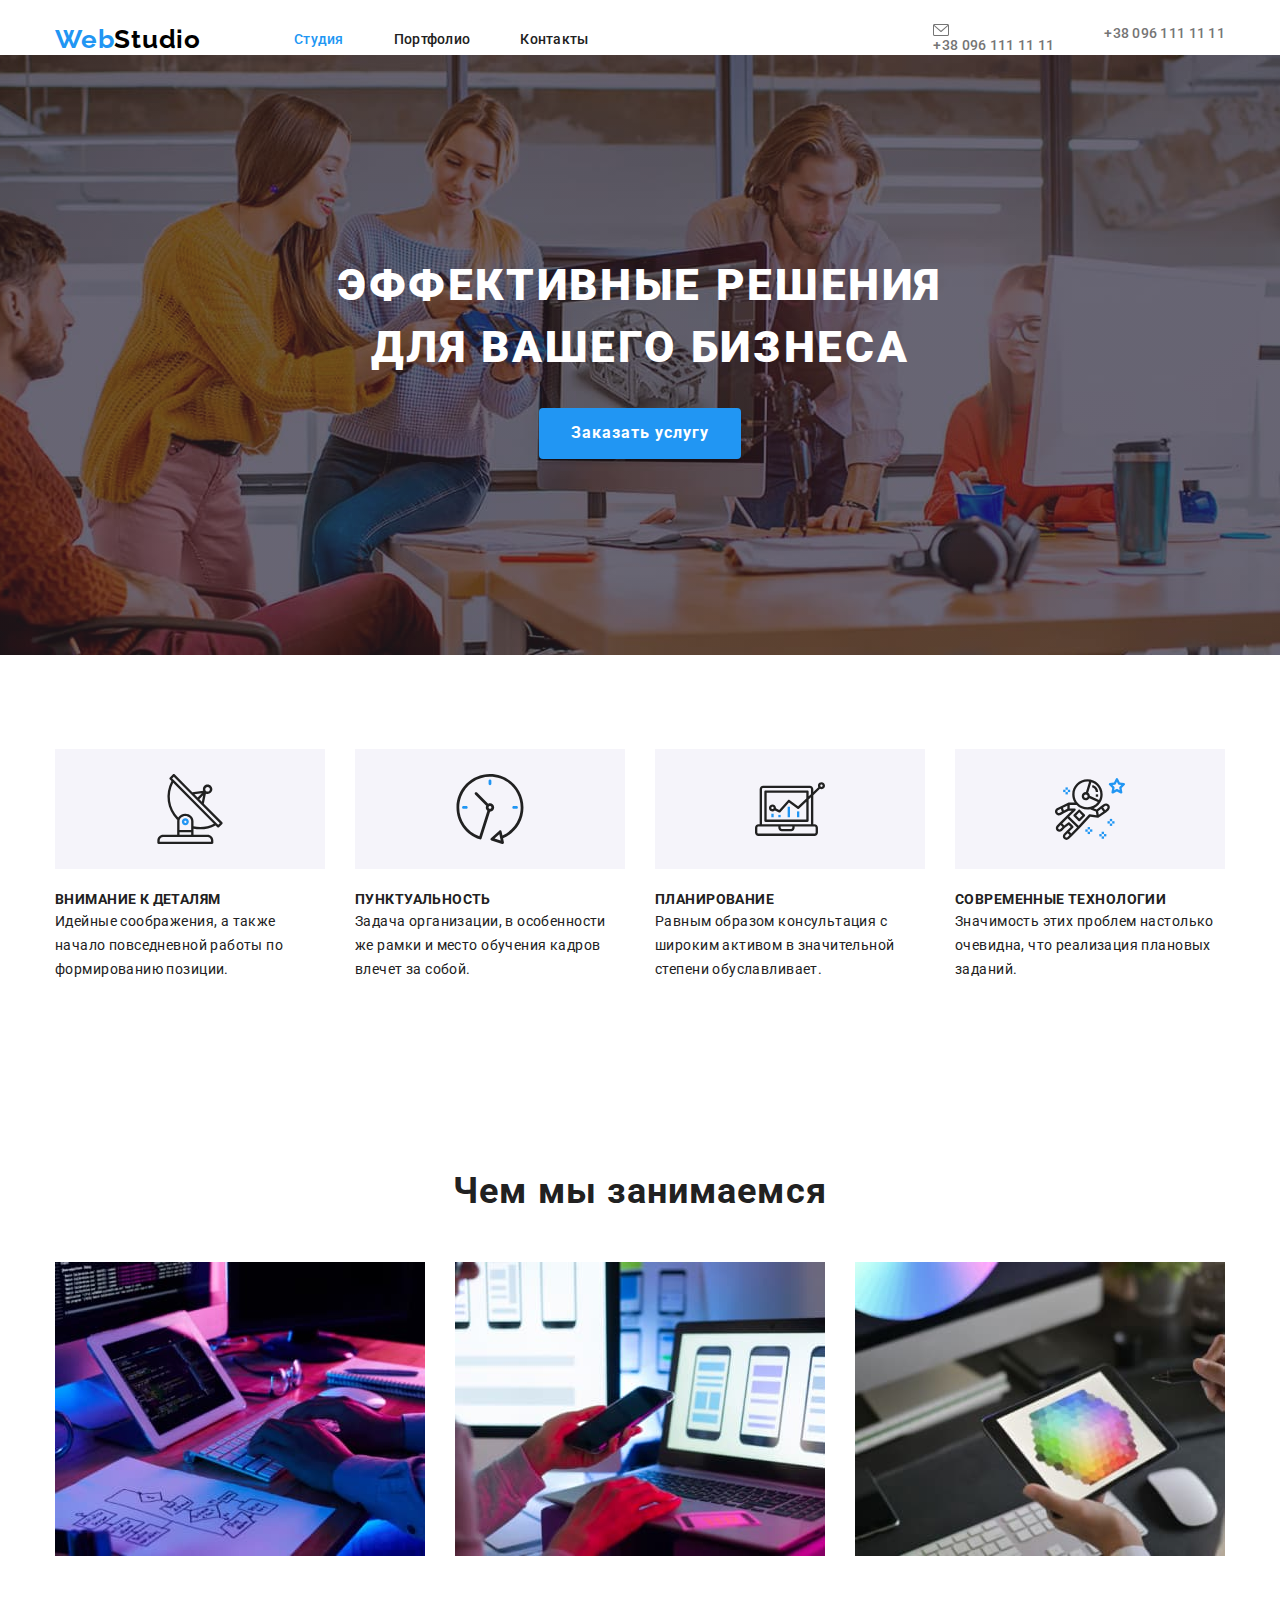
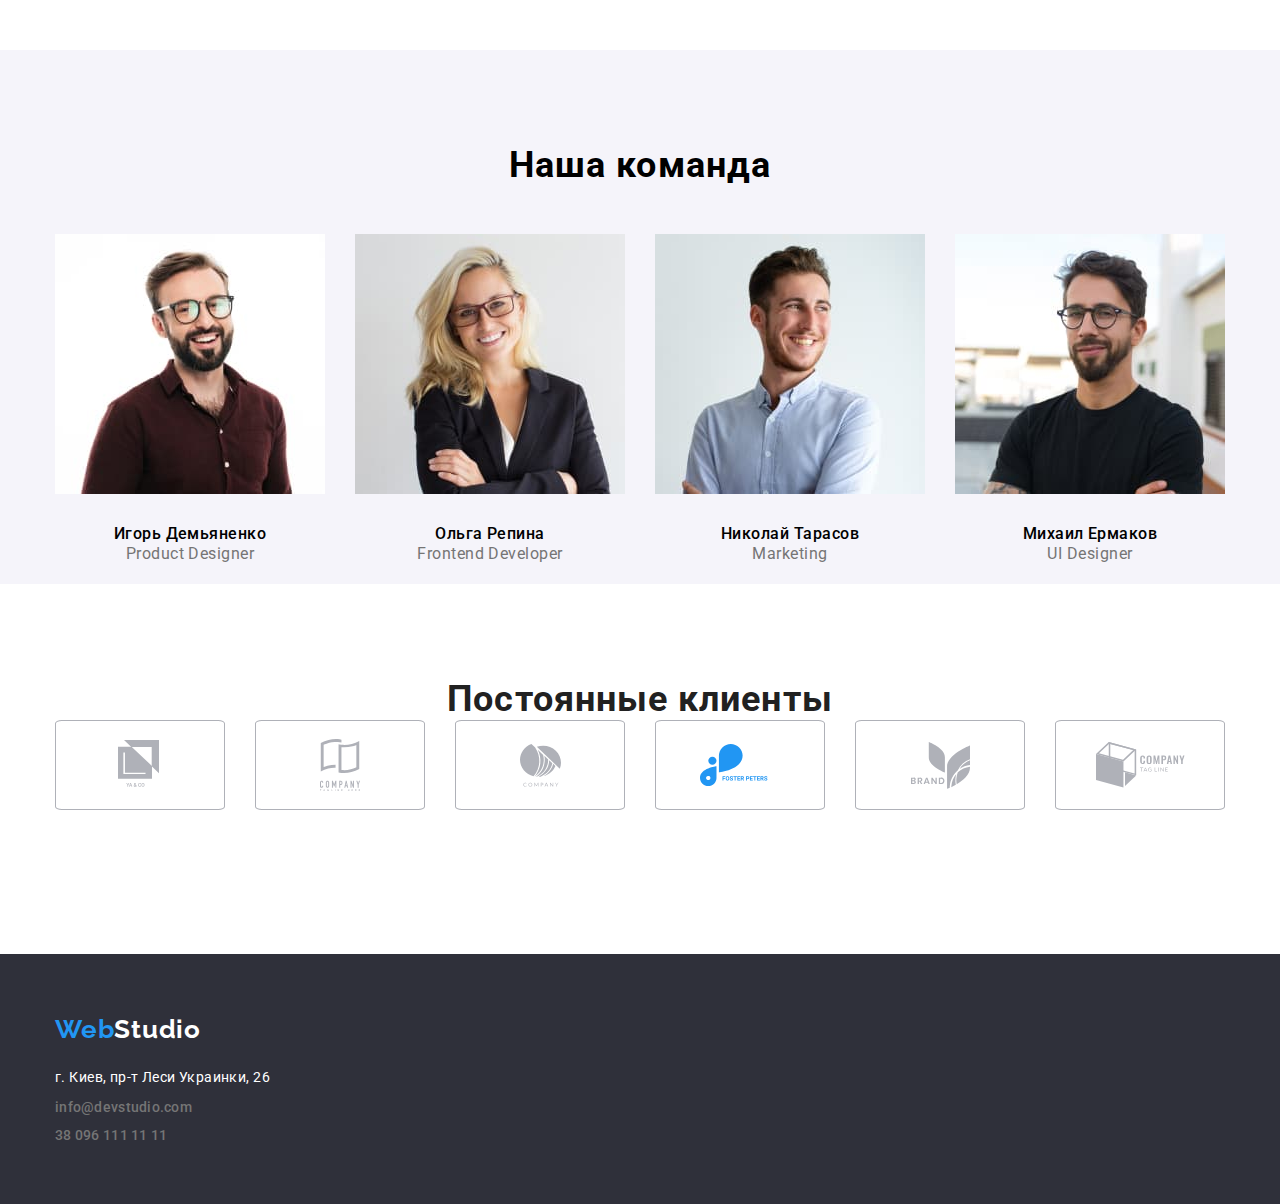
==== index.html @ 2cc30c79 "топ айкон" ====
<!DOCTYPE html>
<html lang="ru">
  <head>
    <meta charset="UTF-8" />
    <meta name="viewport" content="width=device-width, initial-scale=1.0" />
    <title>WebStudio</title>
    <link rel="stylesheet" href="./css/modern-normalize.css" />
    <link rel="preconnect" href="https://fonts.gstatic.com" />
    <link
      href="https://fonts.googleapis.com/css2?family=Raleway:wght@700&family=Roboto:ital,wght@0,400;0,500;0,700;1,900&display=swap"
      rel="stylesheet"
    />
    <link rel="stylesheet" href="./css/valiables.css" />
    <link rel="stylesheet" href="./css/style.css" />
  </head>
  <body>
    <!-- <h2 class="visually-hidden">шапка</h2> -->

    <header class="header">
      <div class="container">
        <nav class="header-nav">
          <span class="logotip"
            ><a class="logo" href="./index.html"
              ><span class="web">Web</span><span class="studio">Studio</span>
            </a></span
          >

          <ul class="nav-list">
            <li>
              <a class="header-text current" href="./index.html">Студия</a>
            </li>
            <li>
              <a class="header-text" href="./portfolio.html">Портфолио</a>
            </li>
            <li><a class="header-text" href="">Контакты</a></li>
          </ul>

          <ul class="contacs-list">
            <li>
              <a class="nav" href="tel:+380961111111"
                ><img src="images/messenge.svg" class="top-icon" /> +38 096 111
                11 11</a
              >
            </li>
            <li>
              <a class="nav" href="tel:+380961111111">+38 096 111 11 11</a>
            </li>
          </ul>
        </nav>
      </div>
    </header>

    <h2 class="visually-hidden">центральная обьява</h2>
    <main>
      <section class="hero">
        <div class="container">
          <h1 class="hero-centr">
            Эффективные решения <br />
            для вашего бизнеса
          </h1>
          <a class="hero-href" href="">Заказать услугу</a>
        </div>
      </section>

      <h2 class="visually-hidden">Особенности</h2>

      <section class="about">
        <div class="container">
          <ul class="about-list">
            <li>
              <div class="about-img1"></div>
              <h3 class="h3-speh">Внимание к деталям</h3>
              <p class="h3-speh-text">
                Идейные соображения, а также начало повседневной работы по
                формированию позиции.
              </p>
            </li>
            <li>
              <div class="about-img2"></div>
              <h3 class="h3-speh">Пунктуальность</h3>
              <p class="h3-speh-text">
                Задача организации, в особенности же рамки и место обучения
                кадров влечет за собой.
              </p>
            </li>
            <li>
              <div class="about-img3"></div>
              <h3 class="h3-speh">Планирование</h3>
              <p class="h3-speh-text">
                Равным образом консультация с широким активом в значительной
                степени обуславливает.
              </p>
            </li>
            <li>
              <div class="about-img4"></div>
              <h3 class="h3-speh">Современные технологии</h3>
              <p class="h3-speh-text">
                Значимость этих проблем настолько очевидна, что реализация
                плановых заданий.
              </p>
            </li>
          </ul>
        </div>
      </section>

      <!-- <h2 class="visually-hidden">вид деятильности</h2> -->

      <section class="proces">
        <div class="container">
          <h2 class="our-deals">Чем мы занимаемся</h2>
          <ul class="proces-list">
            <li>
              <img
                src="images/img.jpg"
                width="370"
                height="294"
                alt="верстка"
              />
            </li>
            <li>
              <img
                src="images/img-1.jpg"
                width="370"
                height="294"
                alt="разработка приложений"
              />
            </li>
            <li>
              <img
                src="images/img-2.jpg"
                width="370"
                height="294"
                alt="Веб дизайн"
              />
            </li>
          </ul>
        </div>
      </section>

      <section class="team">
        <div class="container">
          <h2 class="our-team">Наша команда</h2>
          <ul class="team-list">
            <li>
              <article>
                <div class="card-content">
                  <img
                    src="images/img-3.jpg"
                    width="270"
                    height="260"
                    alt="Игорь Демьяненко"
                  />
                </div>
                <div class="text-card">
                  <h3 class="names">Игорь Демьяненко</h3>
                  <p class="card-text">Product Designer</p>
                </div>
              </article>
            </li>
            <li>
              <article class="liteam">
                <div class="card-content">
                  <img
                    src="images/img-4.jpg"
                    width="270"
                    height="260"
                    alt="Ольга Репина"
                  />
                </div>
                <div class="text-card">
                  <h3 class="names">Ольга Репина</h3>
                  <p class="card-text">Frontend Developer</p>
                </div>
              </article>
            </li>
            <li>
              <article class="liteam">
                <div class="card-content">
                  <img
                    src="images/img-5.jpg"
                    width="270"
                    height="260"
                    alt="Николай Тарасов"
                  />
                </div>
                <div class="text-card">
                  <h3 class="names">Николай Тарасов</h3>
                  <p class="card-text">Marketing</p>
                </div>
              </article>
            </li>
            <li>
              <article class="liteam">
                <div class="card-content">
                  <img
                    src="images/img-6.jpg"
                    width="270"
                    height="260"
                    alt="Михаил Ермаков"
                  />
                </div>
                <div class="text-card">
                  <h3 class="names">Михаил Ермаков</h3>
                  <p class="card-text">UI Designer</p>
                </div>
              </article>
            </li>
          </ul>
        </div>
      </section>
      <section class="clients">
        <div class="container">
          <h2 class="clients-name">Постоянные клиенты</h2>
          <ul class="client-list">
            <li><div class="client-logo1"></div></li>
            <li><div class="client-logo2"></div></li>
            <li><div class="client-logo3"></div></li>
            <li><div class="client-logo4"></div></li>
            <li><div class="client-logo5"></div></li>
            <li><div class="client-logo6"></div></li>
          </ul>
        </div>
      </section>
    </main>
    <!-- <h2 class="visually-hidden">Подвал</h2> -->
    <footer class="footer">
      <div class="container">
        <a class="logo" href="/index.html">
          <span class="web">Web</span><span class="footer-logo">Studio</span></a
        >
        <address class="fotter-addres">
          <span class="adress-kiev">г. Киев, пр-т Леси Украинки, 26</span>

          <div class="nav-footer">
            <a class="nav" href="mailto:info@devstudio.com"
              >info@devstudio.com</a
            >
          </div>
          <div class="nav-footer">
            <a class="nav" href="tel:+380961111111">38 096 111 11 11</a>
          </div>
        </address>
      </div>
    </footer>
  </body>
</html>
---- css/valiables.css ----
:root {
  --white-text: rgba(255, 255, 255, 1);

  --white-text-op60: rgba(255, 255, 255, 0.6);

  --grey-text: rgba(117, 117, 117, 1);

  --back-light-white: rgba(33, 33, 33, 1);

  --back-hero: rgba(47, 48, 58, 1);

  --back-team: rgba(245, 244, 250, 1);

  --back-footer: rgba(47, 48, 58, 1);

  --logo: rgba(33, 150, 243, 1);

  --fon: rgba(47, 48, 58, 1);

  --border-color: rgba(175, 177, 184, 1);
}
---- css/style.css ----
.header {
  background-color: white;
  color: var(--black-text);
}

.btn-portf {
  border: none;
  background-color: var(--back-team);
  font-style: normal;
  font-weight: 500;
  font-size: 16px;
  line-height: 1.6em;
  text-align: center;
  letter-spacing: 0.03em;
  border-radius: 4px;
  cursor: pointer;
  padding: 6px 22px 6px 22px;
}

.btn-portf:hover,
.btn-portf:focus {
  background-color: var(--logo);
  color: var(--white-text);
  border: transparent;
}

.web {
  color: var(--logo);
}

.visually-hidden {
  position: absolute;
  width: 1px;
  height: 1px;
  margin: -1px;
  border: 0;
  padding: 0;
  white-space: nowrap;
  clip-path: inset(100%);
  clip: rect(0 0 0 0);
  overflow: hidden;
}

.footer-logo {
  color: var(--white-text);
}

footer {
  background-color: var(--fon);
}

.hero {
  background-color: var(--fon);

  background-image: linear-gradient(
      to right,
      rgba(58, 47, 57, 0.4),
      rgba(58, 47, 57, 0.4)
    ),
    url(../images/hero.jpg);
  block-size: cover;
  background-position: center;
  text-align: center;
  padding-top: 200px;
  padding-bottom: 200px;
  margin-right: auto;
  margin-left: auto;
  height: 600px;
  max-width: 1600px;
}

.logo {
  font-family: 'Raleway', sans-serif;
  font-style: normal;
  font-weight: bold;
  font-size: 26px;
  line-height: 1.2em;
  letter-spacing: 0.03em;
}

.header-text {
  font-style: normal;
  font-weight: 500;
  font-size: 14px;
  line-height: 1.1em;
  letter-spacing: 0.02em;
  color: var(--back-light-white);
}

.header-text:hover,
.header-text:focus {
  color: var(--logo);
}

.nav {
  color: var(--grey-text);
  font-style: normal;
  font-weight: 500;
  font-size: 14px;
  line-height: 1.1em;
  letter-spacing: 0.02em;
}

.nav:hover,
.nav:focus {
  color: var(--logo);
}

.top-icon {
}

.hero-centr {
  font-style: normal;
  font-weight: 900;
  font-size: 44px;
  line-height: 1.4em;

  letter-spacing: 0.06em;
  text-transform: uppercase;
  color: var(--white-text);
}

.hero-href {
  color: var(--white-text);
  background-color: var(--logo);
  font-style: normal;
  font-weight: bold;
  font-size: 16px;
  line-height: 1.9em;
  letter-spacing: 0.06em;
  box-shadow: 0px 4px 4px rgba(0, 0, 0, 0.15);
  border-radius: 4px;
  display: inline-block;
  padding: 10px 32px 10px 32px;
  margin-top: 30px;
}

.h3-speh {
  font-style: normal;
  font-weight: bold;
  font-size: 14px;
  line-height: 1.1px;
  letter-spacing: 0.03em;
  text-transform: uppercase;
  color: var(--back-light-white);
  margin-bottom: 10px;
}

.h3-speh-text {
  font-style: normal;
  font-weight: normal;
  font-size: 14px;
  line-height: 1.7em;
  letter-spacing: 0.03em;
  color: var(--back-light-white);
}

.our-deals {
  font-style: normal;
  font-weight: bold;
  font-size: 36px;
  line-height: 42px;
  text-align: center;
  letter-spacing: 0.03em;
  color: var(--back-light-white);
}

.our-team {
  font-style: normal;
  font-weight: bold;
  font-size: 36px;
  line-height: 1.2em;
  letter-spacing: 0.03em;
  padding: 94px 0px 47px 0px;
  margin: 0;
}

.team {
  background-color: var(--back-team);
}

.names {
  font-style: normal;
  font-weight: 500;
  font-size: 16px;
  line-height: 1.2em;
  letter-spacing: 0.03em;
}

.card-text {
  font-style: normal;
  font-weight: normal;
  font-size: 16px;
  line-height: 1.2px;
  letter-spacing: 0.03em;
  color: var(--grey-text);
}

.name-project {
  font-style: normal;
  font-weight: bold;
  font-size: 18px;
  line-height: 36px;
  letter-spacing: 0.06em;
  color: var(--back-light-white);
}

.text-project {
  font-style: normal;
  font-weight: normal;
  font-size: 16px;
  line-height: 1.9em;

  letter-spacing: 0.03em;
}

.studio {
  color: black;
}

a {
  text-decoration: none;
}

body {
  font-family: 'Roboto', sans-serif;
  font-style: normal;
  letter-spacing: 0.03em;
}

.current {
  color: var(--logo);
}

.adress-kiev {
  color: var(--white-text);
  font-style: normal;
  font-weight: normal;
  font-size: 14px;
  line-height: 1.7em;
  letter-spacing: 0.03em;
}

.header {
  padding-left: 0;
}

.header-nav,
.contacs-list,
.nav-list {
  display: flex;
}

.contacs-list {
  margin-left: auto;
}

.container {
  width: 1200px;
  padding: 0 15px;
  margin: 0 auto;
}

.header-nav {
  justify-content: space-between;
  align-items: center;
  padding-top: 24px;
}

.nav-list li:not(:first-child) {
  margin-left: 50px;
}

.nav-list {
  margin-left: 93px;
}

.contacs-list li:last-child {
  margin-left: 50px;
}

.contacs-list {
  margin-left: auto;
}

.about {
  padding: 94px 0;
}

.about-img1 {
  width: 270px;
  height: 120px;
  padding-bottom: 30px;
  background-color: var(--back-team);
  background-image: url(../images/antenna\ 1.svg);
  background-repeat: no-repeat;
  background-position: center;
  margin-bottom: 30px;
}

.about-img2 {
  width: 270px;
  height: 120px;
  padding-bottom: 30px;
  background-color: var(--back-team);
  background-image: url(../images/clock\ 1.svg);
  background-repeat: no-repeat;
  background-position: center;
  margin-bottom: 30px;
}

.about-img3 {
  width: 270px;
  height: 120px;
  padding-bottom: 30px;
  background-color: var(--back-team);
  background-image: url(../images/diagram\ 1.svg);
  background-repeat: no-repeat;
  background-position: center;
  margin-bottom: 30px;
}

.about-img4 {
  width: 270px;
  height: 120px;
  padding-bottom: 30px;
  background-color: var(--back-team);
  background-image: url(../images/astronaut\ 1.svg);
  background-repeat: no-repeat;
  background-position: center;
  margin-bottom: 30px;
}

.about-list {
  display: flex;
}

.about-list li:not(:first-child) {
  margin-left: 30px;
}

.proces {
  padding: 94px 0;
}

.proces-list {
  display: flex;
  margin-top: 50px;
}

.proces-list li:not(:first-child) {
  margin-left: 30px;
}

.team {
  text-align: center;
  padding: 0px;
}

.team-list {
  display: flex;
  align-items: center;
}

.text-card {
  padding: 30px;
}

.text-card p {
  margin-top: 10px;
}

.liteam {
  margin-left: 30px;
}

.list-team {
  margin-left: 0;
}

/* clients */

.clients {
  padding-top: 94px;
  padding-bottom: 94px;
  text-align: center;
}

.clients-name {
  font-style: normal;
  font-weight: bold;
  font-size: 36px;
  line-height: 42px;
  text-align: center;
  letter-spacing: 0.03em;
  color: var(--back-light-white);
}

.client-list {
  display: flex;
  padding-bottom: 50px;
}

.client-list li:not(:first-child) {
  margin-left: 30px;
}

.client-logo1 {
  width: 170px;
  height: 90px;
  background-image: url(../images/logo\ 1.svg);
  background-repeat: no-repeat;
  background-position: center;
  border: 1px solid var(--border-color);
  border-radius: 4%;
}

.client-logo2 {
  width: 170px;
  height: 90px;
  background-image: url(../images/logo\ 2.svg);
  background-repeat: no-repeat;
  background-position: center;
  border: 1px solid var(--border-color);
  border-radius: 4%;
}

.client-logo3 {
  width: 170px;
  height: 90px;
  background-image: url(../images/logo\ 3.svg);
  background-repeat: no-repeat;
  background-position: center;
  border: 1px solid var(--border-color);
  border-radius: 4%;
}

.client-logo4 {
  width: 170px;
  height: 90px;
  background-image: url(../images/logo\ 4.svg);
  background-repeat: no-repeat;
  background-position: center;
  border: 1px solid var(--border-color);
  border-radius: 4%;
}

.client-logo5 {
  width: 170px;
  height: 90px;
  background-image: url(../images/logo\ 5.svg);
  background-repeat: no-repeat;
  background-position: center;
  border: 1px solid var(--border-color);
  border-radius: 4%;
}

.client-logo6 {
  width: 170px;
  height: 90px;
  background-image: url(../images/logo\ 6.svg);
  background-repeat: no-repeat;
  background-position: center;
  border: 1px solid var(--border-color);
  border-radius: 4%;
}

.footer {
  padding-top: 60px;
  padding-bottom: 60px;
  text-align: left;
}

.fotter-addres {
  margin-top: 20px;
}

.nav-footer {
  margin-top: 9px;
}

.project-present {
  padding-top: 91px;
  padding-bottom: 94px;
}

.list-btn {
  justify-content: center;
  display: flex;
  margin-bottom: 50px;
}

.list-btn :not(:first-child) {
  margin-left: 9px;
}

.card-set {
  display: flex;
  flex-wrap: wrap;
  margin-left: -30px;
  margin-top: -30px;
}

.card-set > .set-li {
  flex-basis: cals(100% / 3 - 30px);
  margin-left: 30px;
  margin-top: 30px;
}

.set-li {
  color: var(--back-light-white);
}
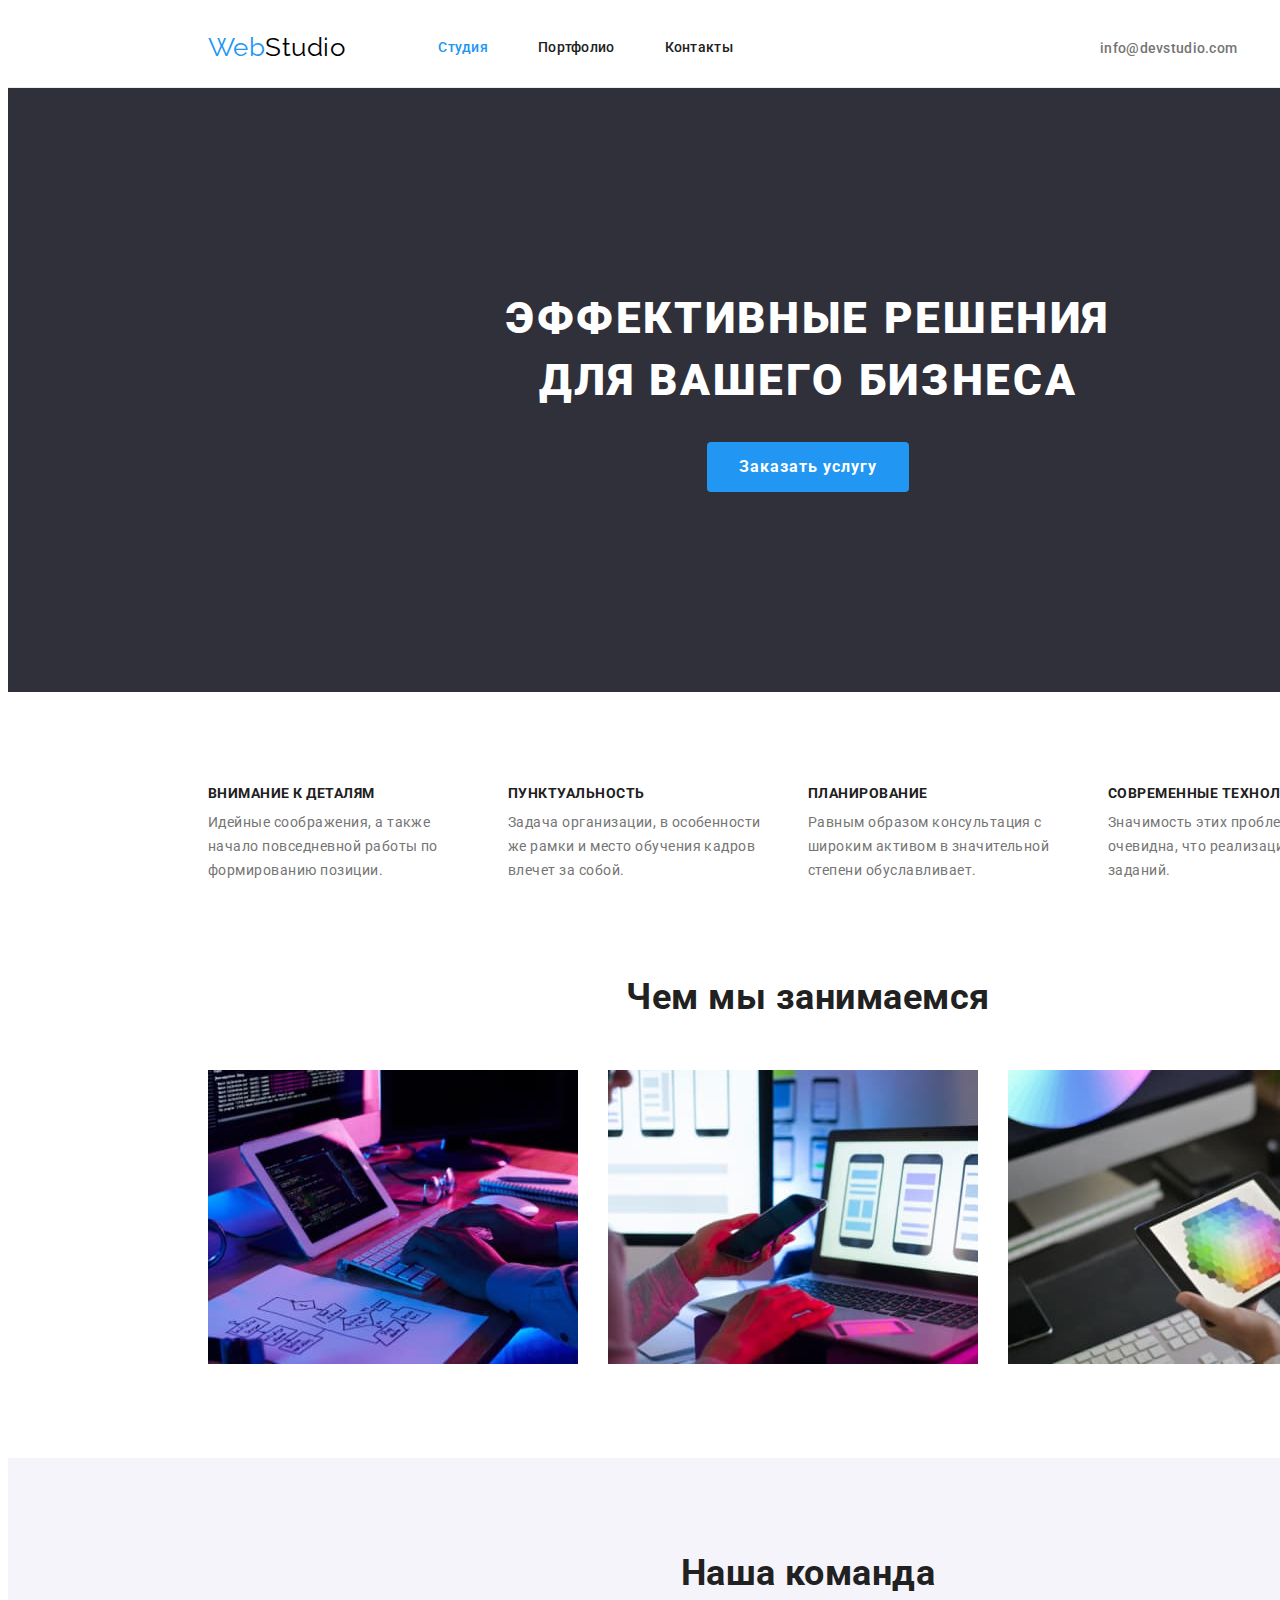
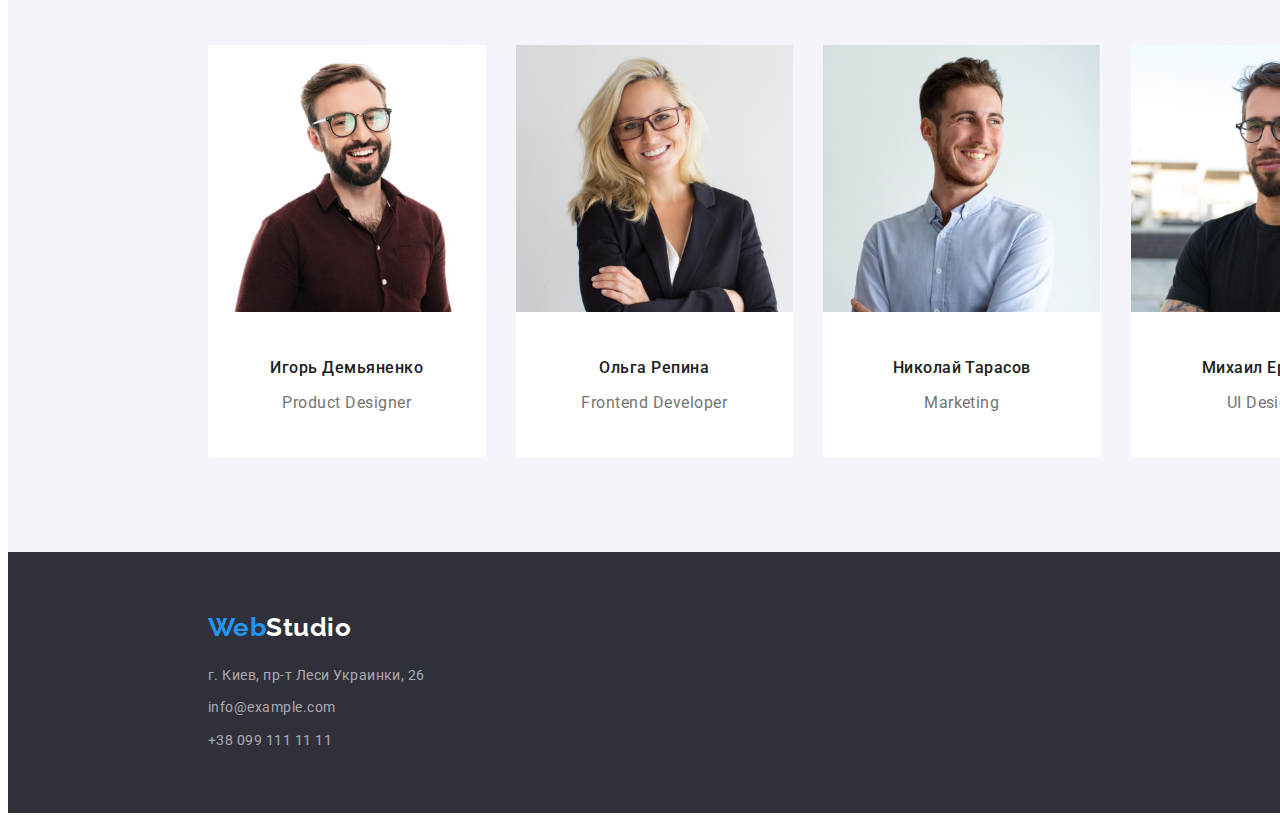
==== commit 405074f9: "переделывает макет с дз№3 одногрупника" ====
--- a/index.html
+++ b/index.html
@@ -1,246 +1,188 @@
 <!DOCTYPE html>
 <html lang="ru">
-  <head>
-    <meta charset="UTF-8" />
-    <meta name="viewport" content="width=device-width, initial-scale=1.0" />
-    <title>WebStudio</title>
-    <link rel="stylesheet" href="./css/modern-normalize.css" />
-    <link rel="preconnect" href="https://fonts.gstatic.com" />
-    <link
-      href="https://fonts.googleapis.com/css2?family=Raleway:wght@700&family=Roboto:ital,wght@0,400;0,500;0,700;1,900&display=swap"
-      rel="stylesheet"
-    />
-    <link rel="stylesheet" href="./css/valiables.css" />
-    <link rel="stylesheet" href="./css/style.css" />
-  </head>
-  <body>
-    <!-- <h2 class="visually-hidden">шапка</h2> -->
+<head>
+    <meta charset="UTF-8">
+    <meta name="viewport" content="width=device-width, initial-scale=1.0">
+    <title>Студия</title>
+    <link rel="stylesheet" href="https://cdnjs.cloudflare.com/ajax/libs/modern-normalize/1.0.0/modern-normalize.min.css"
+        integrity="sha512-ISS7cAi1PEhQ8jnbJpJZMd29NlhNj4AWYyLOSp2CE/CsHxTCu+r+t0D2yoJudVrd0/8fTVPUVDzY5Tvli75u/g=="
+        crossorigin="anonymous">
+        <link rel="preconnect" href="https://fonts.gstatic.com">
+        <link href="https://fonts.googleapis.com/css2?family=Raleway:wght@700&family=Roboto:wght@400;500;700;900&display=swap"
+            rel="stylesheet">
+    <link rel="stylesheet" href="./css/styles.css">
+</head>
+<body>
+    
+    <header>
 
-    <header class="header">
-      <div class="container">
-        <nav class="header-nav">
-          <span class="logotip"
-            ><a class="logo" href="./index.html"
-              ><span class="web">Web</span><span class="studio">Studio</span>
-            </a></span
-          >
+       <div class="container">
 
-          <ul class="nav-list">
-            <li>
-              <a class="header-text current" href="./index.html">Студия</a>
-            </li>
-            <li>
-              <a class="header-text" href="./portfolio.html">Портфолио</a>
-            </li>
-            <li><a class="header-text" href="">Контакты</a></li>
-          </ul>
+            <nav class="nav-container" >
 
-          <ul class="contacs-list">
-            <li>
-              <a class="nav" href="tel:+380961111111"
-                ><img src="images/messenge.svg" class="top-icon" /> +38 096 111
-                11 11</a
-              >
-            </li>
-            <li>
-              <a class="nav" href="tel:+380961111111">+38 096 111 11 11</a>
-            </li>
-          </ul>
-        </nav>
-      </div>
+                <a href="./index.html" class="logo-text"><span class="logo">Web</span>Studio</a>
+                
+                <ul class="nav-list" >
+                    <li class="item" >
+                        <a href="./index.html" class="nav-text current">Студия</a>
+                    </li>
+                    <li class="item" >
+                        <a href="./portfolio.html" class="nav-text">Портфолио</a>
+                    </li>
+                    <li class="item" >
+                        <a href=" " class="nav-text">Контакты</a>
+                    </li>
+                </ul>
+
+                <ul class="nav-cont">
+                    <li class="item" >
+                        <a href="mailto:info@devstudio.com" class="cont-text">info@devstudio.com</a>
+                    </li>
+                    <li class="item" >
+                        <a href="tel:+380961111111" class="cont-text">+38 096 111 11 11</a>
+                    </li>
+                </ul>
+
+            </nav>
+           
+       </div>
+
     </header>
+    
+    <main>
+        
+        <section class="hero">
+            
+            <div class="container ">
 
-    <h2 class="visually-hidden">центральная обьява</h2>
-    <main>
-      <section class="hero">
-        <div class="container">
-          <h1 class="hero-centr">
-            Эффективные решения <br />
-            для вашего бизнеса
-          </h1>
-          <a class="hero-href" href="">Заказать услугу</a>
-        </div>
-      </section>
+                <h1 class="hero-title">Эффективные решения <br /> для вашего бизнеса</h1>
+                <a href="" class="hero-button">Заказать услугу</a>
+            
+            </div>
 
-      <h2 class="visually-hidden">Особенности</h2>
 
-      <section class="about">
-        <div class="container">
-          <ul class="about-list">
-            <li>
-              <div class="about-img1"></div>
-              <h3 class="h3-speh">Внимание к деталям</h3>
-              <p class="h3-speh-text">
-                Идейные соображения, а также начало повседневной работы по
-                формированию позиции.
-              </p>
-            </li>
-            <li>
-              <div class="about-img2"></div>
-              <h3 class="h3-speh">Пунктуальность</h3>
-              <p class="h3-speh-text">
-                Задача организации, в особенности же рамки и место обучения
-                кадров влечет за собой.
-              </p>
-            </li>
-            <li>
-              <div class="about-img3"></div>
-              <h3 class="h3-speh">Планирование</h3>
-              <p class="h3-speh-text">
-                Равным образом консультация с широким активом в значительной
-                степени обуславливает.
-              </p>
-            </li>
-            <li>
-              <div class="about-img4"></div>
-              <h3 class="h3-speh">Современные технологии</h3>
-              <p class="h3-speh-text">
-                Значимость этих проблем настолько очевидна, что реализация
-                плановых заданий.
-              </p>
-            </li>
-          </ul>
-        </div>
-      </section>
+        </section>
+                 
+        <section>
+            
+            <div class="container">
 
-      <!-- <h2 class="visually-hidden">вид деятильности</h2> -->
+                <h2 class="visually-hidden">Наши преимущества</h2>
+                    <ul class="advant">
+                        <li class="item">
+                            <h3 class="advant-title">Внимание к деталям</h3>
+                                <p class="advant-text">Идейные соображения, а также начало повседневной работы по формированию позиции.
+                                </p>
+                        </li>
+                        <li class="item">
+                            <h3 class="advant-title">Пунктуальность</h3>
+                                <p class="advant-text">Задача организации, в особенности же рамки и место обучения кадров влечет за собой.
+                                </p>
+                        </li>
+                        <li class="item">
+                            <h3 class="advant-title">Планирование</h3>
+                                <p class="advant-text">Равным образом консультация с широким активом в значительной степени обуславливает.
+                                </p>
+                        </li>
+                        <li class="item">
+                            <h3 class="advant-title">Современные технологии</h3>
+                                <p class="advant-text">Значимость этих проблем настолько очевидна, что реализация плановых заданий.</p>
+                        </li>
+                    </ul>
 
-      <section class="proces">
-        <div class="container">
-          <h2 class="our-deals">Чем мы занимаемся</h2>
-          <ul class="proces-list">
-            <li>
-              <img
-                src="images/img.jpg"
-                width="370"
-                height="294"
-                alt="верстка"
-              />
-            </li>
-            <li>
-              <img
-                src="images/img-1.jpg"
-                width="370"
-                height="294"
-                alt="разработка приложений"
-              />
-            </li>
-            <li>
-              <img
-                src="images/img-2.jpg"
-                width="370"
-                height="294"
-                alt="Веб дизайн"
-              />
-            </li>
-          </ul>
-        </div>
-      </section>
+            </div>
+        
+        </section>
 
-      <section class="team">
-        <div class="container">
-          <h2 class="our-team">Наша команда</h2>
-          <ul class="team-list">
-            <li>
-              <article>
-                <div class="card-content">
-                  <img
-                    src="images/img-3.jpg"
-                    width="270"
-                    height="260"
-                    alt="Игорь Демьяненко"
-                  />
+        <section>
+          
+            <div class="container">
+
+                <h2 class="work-title">Чем мы занимаемся</h2>
+                <ul class="work">
+                    <li class="item">
+                        <img src="./images/advantage-1.jpg" alt="планшет">
+                    </li>
+                    <li class="item">
+                        <img src="./images/advantage-2.jpg" alt="телефон">
+                    </li>
+                    <li class="item">
+                        <img src="./images/advantage-3.jpg" alt="цвета">
+                    </li>
+                </ul>
+
+          </div>
+       
+        </section>
+
+        <section class="our-team">
+                
+                <div class="container">
+
+                    <h2 class="team-title">Наша команда</h2>
+                    <ul class="team-cards">
+                        <li class="cards">
+                            <div class="card-thumb">
+                                <img src="./images/igor.jpg" alt="Игорь Демьяненко">
+                            </div>  
+                            <div class="card-content">
+                                <h3 class="card-title">Игорь Демьяненко</h3>
+                                <p class="card-text">Product Designer</p>
+                            </div>
+
+                        </li>
+                        <li class="cards">
+                            <div class="card-thumb">
+                                <img src="./images/olha.jpg" alt="Ольга Репина">
+                            </div>  
+                            <div class="card-content">
+                                <h3 class="card-title">Ольга Репина</h3>
+                                <p class="card-text">Frontend Developer</p>
+                            </div>
+
+                        </li>
+                        <li class="cards">
+                            <div class="card-thumb">
+                                <img src="./images/nikolai.jpg" alt="Николай Тарасов">
+                            </div>  
+                            <div class="card-content">
+                                <h3 class="card-title">Николай Тарасов</h3>
+                                <p class="card-text">Marketing</p>
+                            </div>
+
+                        </li>
+                        <li class="cards">
+                            <div class="card-thumb">
+                                <img src="./images/michail.jpg" alt="Михаил Ермаков">
+                            </div>  
+                            <div class="card-content">
+                                <h3 class="card-title">Михаил Ермаков</h3>
+                                <p class="card-text">UI Designer</p>
+                            </div>
+
+                        </li>
+                    </ul>
+
                 </div>
-                <div class="text-card">
-                  <h3 class="names">Игорь Демьяненко</h3>
-                  <p class="card-text">Product Designer</p>
-                </div>
-              </article>
-            </li>
-            <li>
-              <article class="liteam">
-                <div class="card-content">
-                  <img
-                    src="images/img-4.jpg"
-                    width="270"
-                    height="260"
-                    alt="Ольга Репина"
-                  />
-                </div>
-                <div class="text-card">
-                  <h3 class="names">Ольга Репина</h3>
-                  <p class="card-text">Frontend Developer</p>
-                </div>
-              </article>
-            </li>
-            <li>
-              <article class="liteam">
-                <div class="card-content">
-                  <img
-                    src="images/img-5.jpg"
-                    width="270"
-                    height="260"
-                    alt="Николай Тарасов"
-                  />
-                </div>
-                <div class="text-card">
-                  <h3 class="names">Николай Тарасов</h3>
-                  <p class="card-text">Marketing</p>
-                </div>
-              </article>
-            </li>
-            <li>
-              <article class="liteam">
-                <div class="card-content">
-                  <img
-                    src="images/img-6.jpg"
-                    width="270"
-                    height="260"
-                    alt="Михаил Ермаков"
-                  />
-                </div>
-                <div class="text-card">
-                  <h3 class="names">Михаил Ермаков</h3>
-                  <p class="card-text">UI Designer</p>
-                </div>
-              </article>
-            </li>
-          </ul>
-        </div>
-      </section>
-      <section class="clients">
-        <div class="container">
-          <h2 class="clients-name">Постоянные клиенты</h2>
-          <ul class="client-list">
-            <li><div class="client-logo1"></div></li>
-            <li><div class="client-logo2"></div></li>
-            <li><div class="client-logo3"></div></li>
-            <li><div class="client-logo4"></div></li>
-            <li><div class="client-logo5"></div></li>
-            <li><div class="client-logo6"></div></li>
-          </ul>
-        </div>
-      </section>
+        
+        </section>
+
     </main>
-    <!-- <h2 class="visually-hidden">Подвал</h2> -->
-    <footer class="footer">
-      <div class="container">
-        <a class="logo" href="/index.html">
-          <span class="web">Web</span><span class="footer-logo">Studio</span></a
-        >
-        <address class="fotter-addres">
-          <span class="adress-kiev">г. Киев, пр-т Леси Украинки, 26</span>
+    
+    <footer>
+       
+        <div class="container foot-cont">
+            
+            <a href="./index.html" class="logo-footer"><span class="logo">Web</span>Studio</a>
+            <address class="footer-cont">
+                <span class="address item">г. Киев, пр-т Леси Украинки, 26</span>
+                <a href="mailto:info@example.com" class="footer-cont item">info@example.com</a>
+                <a href="tel:+380991111111" class="footer-cont item">+38 099 111 11 11</a>
+            </address>
 
-          <div class="nav-footer">
-            <a class="nav" href="mailto:info@devstudio.com"
-              >info@devstudio.com</a
-            >
-          </div>
-          <div class="nav-footer">
-            <a class="nav" href="tel:+380961111111">38 096 111 11 11</a>
-          </div>
-        </address>
-      </div>
+       </div>
+    
     </footer>
-  </body>
-</html>
+
+</body>
+</html>--- a/css/styles.css
+++ b/css/styles.css
@@ -0,0 +1,429 @@
+:root {
+  --white-text: rgba(255, 255, 255, 1);
+  --title-text: rgba(33, 33, 33, 1);
+  --accent-color: rgba(33, 150, 243, 1);
+  --grey-text: rgba(117, 117, 117, 1);
+  --footer-contacts: rgba(255, 255, 255, 0.6);
+
+  --hero-back: rgba(47, 48, 58, 1);
+  --primary-back: rgba(255, 255, 255, 1);
+  --secondary-back: rgba(245, 244, 250, 1);
+}
+
+/* Common Styles */
+body {
+  background-color: var(--primary-back);
+  font-family: 'Roboto', sans-serif;
+  font-weight: 400;
+  font-style: normal;
+  letter-spacing: 0.03em;
+}
+
+ul {
+  list-style: none;
+  padding: 0;
+  margin: 0;
+}
+
+a {
+  text-decoration: none;
+}
+
+img {
+  display: block;
+  max-width: 100%;
+  height: auto;
+}
+
+.container {
+  width: 1200px;
+  padding-left: 15px;
+  padding-right: 15px;
+  margin-left: auto;
+  margin-right: auto;
+}
+
+/* Header Styles */
+
+header {
+  border-bottom: 1px solid rgba(236, 236, 236, 1);
+  width: 1600px;
+  margin-right: auto;
+  margin-left: auto;
+}
+
+.logo-text {
+  color: rgba(0, 0, 0, 1);
+  font-family: 'Raleway', sans-serif;
+  font-style: normal;
+  font-size: 26px;
+  line-height: 1.2;
+}
+
+.nav-container {
+  display: flex;
+  align-items: center;
+}
+
+.logo {
+  color: var(--accent-color);
+}
+
+.nav-list {
+  display: flex;
+  align-items: center;
+  margin-left: 93px;
+}
+
+.nav-text {
+  display: block;
+  padding-top: 32px;
+  padding-bottom: 32px;
+
+  color: var(--title-text);
+  font-style: normal;
+  font-weight: 500;
+  font-size: 14px;
+  line-height: 1.1;
+  letter-spacing: 0.02em;
+}
+
+.nav-list .item + .item {
+  margin-left: 50px;
+}
+
+.nav-text:hover,
+.nav-text:focus {
+  color: var(--accent-color);
+}
+
+.current {
+  color: var(--accent-color);
+}
+
+.nav-cont {
+  display: flex;
+  margin-left: auto;
+}
+
+.nav-cont .item + .item {
+  margin-left: 50px;
+}
+
+.cont-text {
+  color: var(--grey-text);
+  font-style: normal;
+  font-weight: 500;
+  font-size: 14px;
+  line-height: 1.1;
+  letter-spacing: 0.02em;
+}
+
+main {
+  width: 1600px;
+  margin-right: auto;
+  margin-left: auto;
+}
+
+/* Hero Styles */
+
+.hero {
+  padding-top: 200px;
+  padding-bottom: 200px;
+  background-color: var(--hero-back);
+  max-width: 1600px;
+  margin-right: auto;
+  margin-left: auto;
+  text-align: center;
+}
+
+.hero-title {
+  padding: 0;
+  margin-top: 0;
+  margin-left: 0;
+  margin-right: 0;
+  margin-bottom: 30px;
+
+  color: var(--white-text);
+  font-weight: 900;
+  font-size: 44px;
+  line-height: 1.4;
+  text-transform: uppercase;
+  letter-spacing: 0.06em;
+}
+
+.hero-button {
+  padding: 10px 32px;
+  border-radius: 4px;
+  display: inline-block;
+
+  border: none;
+  background-color: var(--accent-color);
+  color: var(--white-text);
+  font-family: inherit;
+  font-weight: 700;
+  font-size: 16px;
+  line-height: 1.875;
+  text-align: center;
+  letter-spacing: 0.06em;
+}
+
+.hero-button:hover,
+.hero-button:focus,
+.hero-button:active {
+  background-color: var(--accent-color);
+  color: var(--white-text);
+}
+
+/* Advantages Styles */
+
+.visually-hidden {
+  position: absolute;
+  width: 1px;
+  height: 1px;
+  margin: -1px;
+  border: 0;
+  padding: 0;
+  white-space: nowrap;
+  clip-path: inset(100%);
+  clip: rect(0 0 0 0);
+  overflow: hidden;
+}
+
+.advant {
+  display: flex;
+  padding-top: 94px;
+  padding-bottom: 94px;
+}
+
+.advant .item {
+  flex-basis: 270px;
+}
+
+.advant .item + .item {
+  margin-left: 30px;
+}
+
+.advant-title {
+  padding: 0;
+  margin-top: 0;
+  margin-bottom: 10px;
+
+  color: var(--title-text);
+  font-weight: 700;
+  font-size: 14px;
+  line-height: 1.1;
+  text-transform: uppercase;
+}
+
+.advant-text {
+  padding: 0;
+  margin: 0;
+
+  color: var(--grey-text);
+  font-size: 14px;
+  line-height: 1.7;
+}
+
+/* Work Styles */
+
+.work {
+  padding-top: 0;
+  padding-bottom: 94px;
+  display: flex;
+}
+
+.work .item {
+  display: block;
+}
+
+.work .item + .item {
+  margin-left: 30px;
+}
+
+.work-title {
+  margin-top: 0;
+  margin-bottom: 50px;
+
+  color: var(--title-text);
+  font-weight: 700;
+  font-size: 36px;
+  line-height: 1.2;
+  text-align: center;
+}
+
+/* Our Team Styles */
+
+.our-team {
+  padding-top: 94px;
+  padding-bottom: 94px;
+  background-color: var(--secondary-back);
+}
+
+.team-title {
+  margin-top: 0;
+  margin-bottom: 50px;
+
+  color: var(--title-text);
+  font-weight: 700;
+  font-size: 36px;
+  line-height: 1.2;
+  text-align: center;
+}
+
+.team-cards {
+  display: flex;
+}
+
+.cards + .cards {
+  margin-left: 30px;
+}
+
+.cards {
+  background-color: var(--primary-back);
+  border-radius: 0px 0px 4px 4px;
+}
+
+.card-content {
+  padding-top: 30px;
+  padding-bottom: 30px;
+
+  text-align: center;
+}
+
+.card-title {
+  color: var(--title-text);
+  font-weight: 500;
+  font-size: 16px;
+  line-height: 1.2;
+}
+
+.card-text {
+  color: var(--grey-text);
+  font-size: 16px;
+  line-height: 1.2;
+}
+
+/* Footer Styles */
+
+footer {
+  background-color: var(--hero-back);
+  width: 1600px;
+  margin-right: auto;
+  margin-left: auto;
+}
+
+.foot-cont {
+  padding-top: 60px;
+  padding-bottom: 60px;
+}
+
+.logo-footer {
+  display: inline-block;
+  margin-top: 0;
+  margin-bottom: 20px;
+
+  color: var(--white-text);
+  font-family: 'Raleway', sans-serif;
+  font-weight: 700;
+  font-size: 26px;
+  line-height: 1.2;
+}
+
+.address {
+  color: var(--white-text);
+  font-style: normal;
+  font-size: 14px;
+  line-height: 1.7;
+}
+
+.footer-cont .item {
+  display: block;
+
+  color: var(--footer-contacts);
+  font-style: normal;
+  font-size: 14px;
+  line-height: 1.7;
+}
+
+footer .item + .item {
+  margin-top: 9px;
+}
+
+/* Portfolio Styles */
+
+.portfolio {
+  padding-top: 94px;
+  padding-bottom: 94px;
+}
+
+.port-button {
+  display: flex;
+  margin-bottom: 50px;
+  justify-content: center;
+}
+
+.button {
+  display: inline-block;
+  padding: 6px 22px;
+  border-radius: 4px;
+  border: none;
+  cursor: pointer;
+
+  background-color: var(--secondary-back);
+  color: var(--title-text);
+  font-family: inherit;
+  font-weight: 500;
+  font-size: 16px;
+  line-height: 1.6;
+  letter-spacing: 0.03em;
+}
+
+.port-button .item + .item {
+  margin-left: 8px;
+}
+
+.button:hover,
+.button:focus,
+.button:active {
+  background-color: var(--accent-color);
+  color: var(--white-text);
+}
+
+.project {
+  padding: 0;
+  margin: 0;
+  display: flex;
+  flex-wrap: wrap;
+  margin-left: -30px;
+  margin-top: -30px;
+}
+
+.project .item {
+  flex-basis: calc(100% / 3 - 30px);
+  margin-left: 30px;
+  margin-top: 30px;
+}
+
+.project-content {
+  padding: 20px 24px;
+  border-bottom: 1px solid rgba(238, 238, 238, 1);
+  border-left: 1px solid rgba(238, 238, 238, 1);
+  border-right: 1px solid rgba(238, 238, 238, 1);
+}
+
+.project-content .project-title {
+  color: var(--title-text);
+  font-style: normal;
+  font-weight: 700;
+  font-size: 18px;
+  line-height: 2;
+  letter-spacing: 0.06em;
+}
+
+.project-text {
+  color: var(--grey-text);
+  font-style: normal;
+  font-size: 16px;
+  line-height: 1.9;
+}
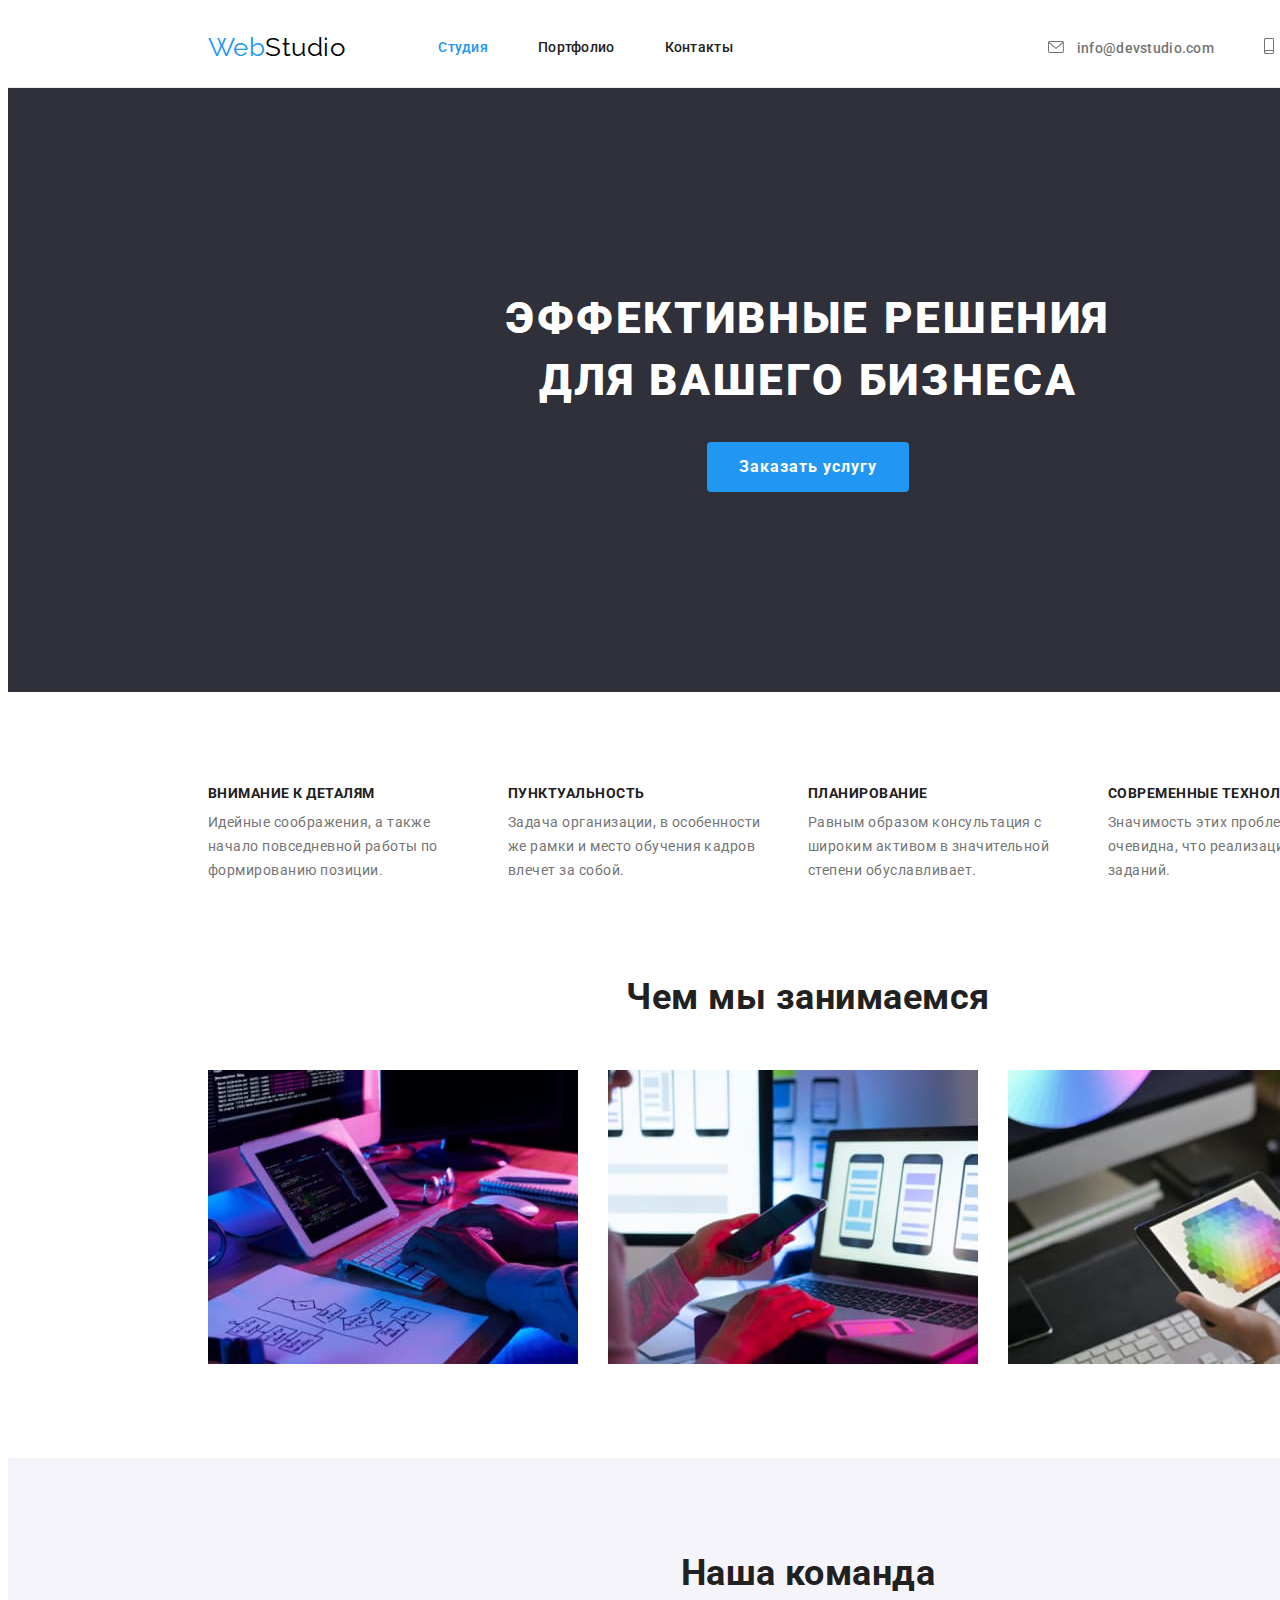
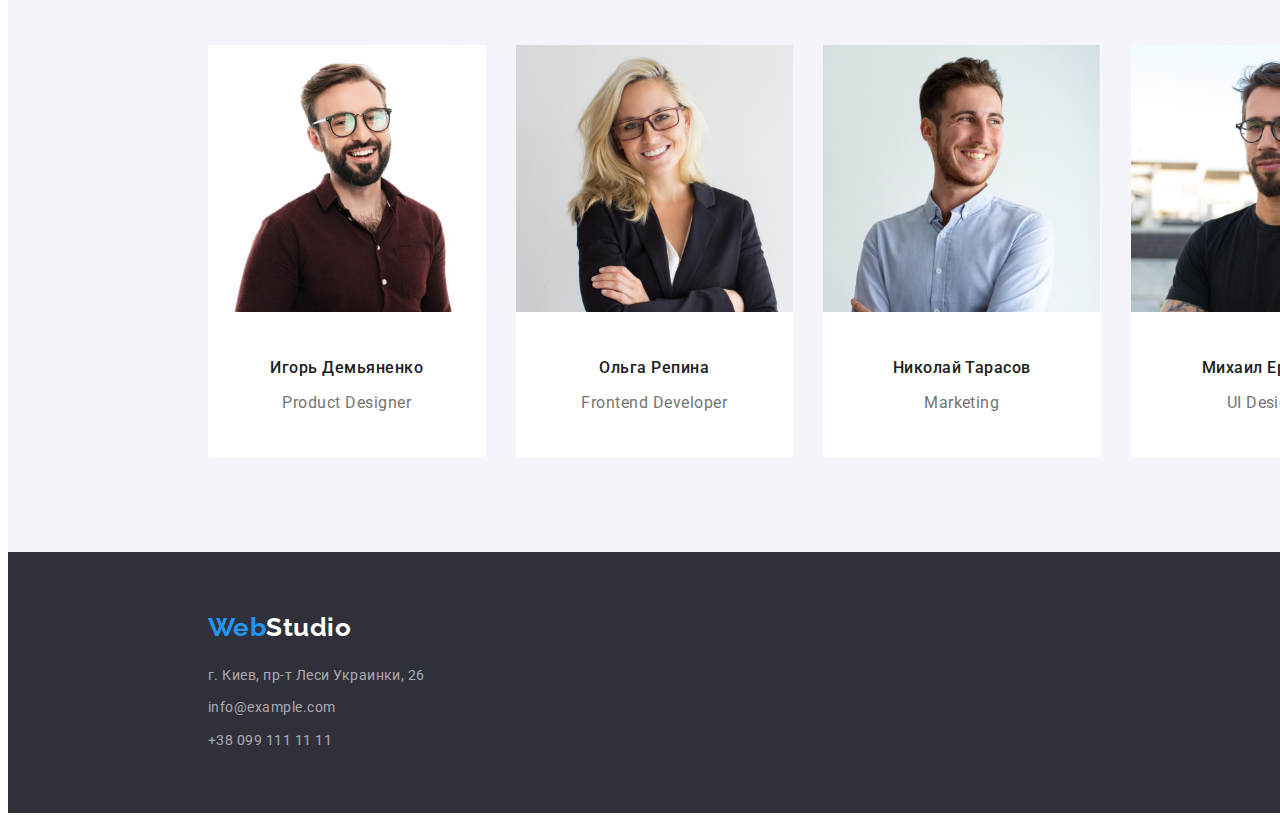
==== commit 26af92ed: "почта" ====
--- a/index.html
+++ b/index.html
@@ -1,188 +1,187 @@
 <!DOCTYPE html>
 <html lang="ru">
-<head>
-    <meta charset="UTF-8">
-    <meta name="viewport" content="width=device-width, initial-scale=1.0">
+  <head>
+    <meta charset="UTF-8" />
+    <meta name="viewport" content="width=device-width, initial-scale=1.0" />
     <title>Студия</title>
-    <link rel="stylesheet" href="https://cdnjs.cloudflare.com/ajax/libs/modern-normalize/1.0.0/modern-normalize.min.css"
-        integrity="sha512-ISS7cAi1PEhQ8jnbJpJZMd29NlhNj4AWYyLOSp2CE/CsHxTCu+r+t0D2yoJudVrd0/8fTVPUVDzY5Tvli75u/g=="
-        crossorigin="anonymous">
-        <link rel="preconnect" href="https://fonts.gstatic.com">
-        <link href="https://fonts.googleapis.com/css2?family=Raleway:wght@700&family=Roboto:wght@400;500;700;900&display=swap"
-            rel="stylesheet">
-    <link rel="stylesheet" href="./css/styles.css">
-</head>
-<body>
-    
+    <link
+      rel="stylesheet"
+      href="https://cdnjs.cloudflare.com/ajax/libs/modern-normalize/1.0.0/modern-normalize.min.css"
+      integrity="sha512-ISS7cAi1PEhQ8jnbJpJZMd29NlhNj4AWYyLOSp2CE/CsHxTCu+r+t0D2yoJudVrd0/8fTVPUVDzY5Tvli75u/g=="
+      crossorigin="anonymous"
+    />
+    <link rel="preconnect" href="https://fonts.gstatic.com" />
+    <link
+      href="https://fonts.googleapis.com/css2?family=Raleway:wght@700&family=Roboto:wght@400;500;700;900&display=swap"
+      rel="stylesheet"
+    />
+    <link rel="stylesheet" href="./css/styles.css" />
+  </head>
+  <body>
     <header>
+      <div class="container">
+        <nav class="nav-container">
+          <a href="./index.html" class="logo-text"
+            ><span class="logo">Web</span>Studio</a
+          >
 
-       <div class="container">
+          <ul class="nav-list">
+            <li class="item">
+              <a href="./index.html" class="nav-text current">Студия</a>
+            </li>
+            <li class="item">
+              <a href="./portfolio.html" class="nav-text">Портфолио</a>
+            </li>
+            <li class="item">
+              <a href=" " class="nav-text">Контакты</a>
+            </li>
+          </ul>
+          <ul class="nav-cont">
+            <li class="item">
+              <a href="mailto:info@devstudio.com" class="cont-text">
+                <svg class="icon-cont" width="16" height="12">
+                  <use href="./images/icons.svg#envelope"></use>
+                </svg>
+                <span>info@devstudio.com</span>
+              </a>
+            </li>
+            <li class="item">
+              <a href="tel:+380961111111" class="cont-text">
+                <svg class="icon-cont" width="10" height="16">
+                  <use href="./images/icons.svg#smartphone"></use>
+                </svg>
+                <span>+38 096 111 11 11</span>
+              </a>
+            </li>
+          </ul>
+        </nav>
+      </div>
+    </header>
 
-            <nav class="nav-container" >
+    <main>
+      <section class="hero">
+        <div class="container">
+          <h1 class="hero-title">
+            Эффективные решения <br />
+            для вашего бизнеса
+          </h1>
+          <a href="" class="hero-button">Заказать услугу</a>
+        </div>
+      </section>
 
-                <a href="./index.html" class="logo-text"><span class="logo">Web</span>Studio</a>
-                
-                <ul class="nav-list" >
-                    <li class="item" >
-                        <a href="./index.html" class="nav-text current">Студия</a>
-                    </li>
-                    <li class="item" >
-                        <a href="./portfolio.html" class="nav-text">Портфолио</a>
-                    </li>
-                    <li class="item" >
-                        <a href=" " class="nav-text">Контакты</a>
-                    </li>
-                </ul>
+      <section>
+        <div class="container">
+          <h2 class="visually-hidden">Наши преимущества</h2>
+          <ul class="advant">
+            <li class="item">
+              <h3 class="advant-title">Внимание к деталям</h3>
+              <p class="advant-text">
+                Идейные соображения, а также начало повседневной работы по
+                формированию позиции.
+              </p>
+            </li>
+            <li class="item">
+              <h3 class="advant-title">Пунктуальность</h3>
+              <p class="advant-text">
+                Задача организации, в особенности же рамки и место обучения
+                кадров влечет за собой.
+              </p>
+            </li>
+            <li class="item">
+              <h3 class="advant-title">Планирование</h3>
+              <p class="advant-text">
+                Равным образом консультация с широким активом в значительной
+                степени обуславливает.
+              </p>
+            </li>
+            <li class="item">
+              <h3 class="advant-title">Современные технологии</h3>
+              <p class="advant-text">
+                Значимость этих проблем настолько очевидна, что реализация
+                плановых заданий.
+              </p>
+            </li>
+          </ul>
+        </div>
+      </section>
 
-                <ul class="nav-cont">
-                    <li class="item" >
-                        <a href="mailto:info@devstudio.com" class="cont-text">info@devstudio.com</a>
-                    </li>
-                    <li class="item" >
-                        <a href="tel:+380961111111" class="cont-text">+38 096 111 11 11</a>
-                    </li>
-                </ul>
+      <section>
+        <div class="container">
+          <h2 class="work-title">Чем мы занимаемся</h2>
+          <ul class="work">
+            <li class="item">
+              <img src="./images/advantage-1.jpg" alt="планшет" />
+            </li>
+            <li class="item">
+              <img src="./images/advantage-2.jpg" alt="телефон" />
+            </li>
+            <li class="item">
+              <img src="./images/advantage-3.jpg" alt="цвета" />
+            </li>
+          </ul>
+        </div>
+      </section>
 
-            </nav>
-           
-       </div>
+      <section class="our-team">
+        <div class="container">
+          <h2 class="team-title">Наша команда</h2>
+          <ul class="team-cards">
+            <li class="cards">
+              <div class="card-thumb">
+                <img src="./images/igor.jpg" alt="Игорь Демьяненко" />
+              </div>
+              <div class="card-content">
+                <h3 class="card-title">Игорь Демьяненко</h3>
+                <p class="card-text">Product Designer</p>
+              </div>
+            </li>
+            <li class="cards">
+              <div class="card-thumb">
+                <img src="./images/olha.jpg" alt="Ольга Репина" />
+              </div>
+              <div class="card-content">
+                <h3 class="card-title">Ольга Репина</h3>
+                <p class="card-text">Frontend Developer</p>
+              </div>
+            </li>
+            <li class="cards">
+              <div class="card-thumb">
+                <img src="./images/nikolai.jpg" alt="Николай Тарасов" />
+              </div>
+              <div class="card-content">
+                <h3 class="card-title">Николай Тарасов</h3>
+                <p class="card-text">Marketing</p>
+              </div>
+            </li>
+            <li class="cards">
+              <div class="card-thumb">
+                <img src="./images/michail.jpg" alt="Михаил Ермаков" />
+              </div>
+              <div class="card-content">
+                <h3 class="card-title">Михаил Ермаков</h3>
+                <p class="card-text">UI Designer</p>
+              </div>
+            </li>
+          </ul>
+        </div>
+      </section>
+    </main>
 
-    </header>
-    
-    <main>
-        
-        <section class="hero">
-            
-            <div class="container ">
-
-                <h1 class="hero-title">Эффективные решения <br /> для вашего бизнеса</h1>
-                <a href="" class="hero-button">Заказать услугу</a>
-            
-            </div>
-
-
-        </section>
-                 
-        <section>
-            
-            <div class="container">
-
-                <h2 class="visually-hidden">Наши преимущества</h2>
-                    <ul class="advant">
-                        <li class="item">
-                            <h3 class="advant-title">Внимание к деталям</h3>
-                                <p class="advant-text">Идейные соображения, а также начало повседневной работы по формированию позиции.
-                                </p>
-                        </li>
-                        <li class="item">
-                            <h3 class="advant-title">Пунктуальность</h3>
-                                <p class="advant-text">Задача организации, в особенности же рамки и место обучения кадров влечет за собой.
-                                </p>
-                        </li>
-                        <li class="item">
-                            <h3 class="advant-title">Планирование</h3>
-                                <p class="advant-text">Равным образом консультация с широким активом в значительной степени обуславливает.
-                                </p>
-                        </li>
-                        <li class="item">
-                            <h3 class="advant-title">Современные технологии</h3>
-                                <p class="advant-text">Значимость этих проблем настолько очевидна, что реализация плановых заданий.</p>
-                        </li>
-                    </ul>
-
-            </div>
-        
-        </section>
-
-        <section>
-          
-            <div class="container">
-
-                <h2 class="work-title">Чем мы занимаемся</h2>
-                <ul class="work">
-                    <li class="item">
-                        <img src="./images/advantage-1.jpg" alt="планшет">
-                    </li>
-                    <li class="item">
-                        <img src="./images/advantage-2.jpg" alt="телефон">
-                    </li>
-                    <li class="item">
-                        <img src="./images/advantage-3.jpg" alt="цвета">
-                    </li>
-                </ul>
-
-          </div>
-       
-        </section>
-
-        <section class="our-team">
-                
-                <div class="container">
-
-                    <h2 class="team-title">Наша команда</h2>
-                    <ul class="team-cards">
-                        <li class="cards">
-                            <div class="card-thumb">
-                                <img src="./images/igor.jpg" alt="Игорь Демьяненко">
-                            </div>  
-                            <div class="card-content">
-                                <h3 class="card-title">Игорь Демьяненко</h3>
-                                <p class="card-text">Product Designer</p>
-                            </div>
-
-                        </li>
-                        <li class="cards">
-                            <div class="card-thumb">
-                                <img src="./images/olha.jpg" alt="Ольга Репина">
-                            </div>  
-                            <div class="card-content">
-                                <h3 class="card-title">Ольга Репина</h3>
-                                <p class="card-text">Frontend Developer</p>
-                            </div>
-
-                        </li>
-                        <li class="cards">
-                            <div class="card-thumb">
-                                <img src="./images/nikolai.jpg" alt="Николай Тарасов">
-                            </div>  
-                            <div class="card-content">
-                                <h3 class="card-title">Николай Тарасов</h3>
-                                <p class="card-text">Marketing</p>
-                            </div>
-
-                        </li>
-                        <li class="cards">
-                            <div class="card-thumb">
-                                <img src="./images/michail.jpg" alt="Михаил Ермаков">
-                            </div>  
-                            <div class="card-content">
-                                <h3 class="card-title">Михаил Ермаков</h3>
-                                <p class="card-text">UI Designer</p>
-                            </div>
-
-                        </li>
-                    </ul>
-
-                </div>
-        
-        </section>
-
-    </main>
-    
     <footer>
-       
-        <div class="container foot-cont">
-            
-            <a href="./index.html" class="logo-footer"><span class="logo">Web</span>Studio</a>
-            <address class="footer-cont">
-                <span class="address item">г. Киев, пр-т Леси Украинки, 26</span>
-                <a href="mailto:info@example.com" class="footer-cont item">info@example.com</a>
-                <a href="tel:+380991111111" class="footer-cont item">+38 099 111 11 11</a>
-            </address>
-
-       </div>
-    
+      <div class="container foot-cont">
+        <a href="./index.html" class="logo-footer"
+          ><span class="logo">Web</span>Studio</a
+        >
+        <address class="footer-cont">
+          <span class="address item">г. Киев, пр-т Леси Украинки, 26</span>
+          <a href="mailto:info@example.com" class="footer-cont item"
+            >info@example.com</a
+          >
+          <a href="tel:+380991111111" class="footer-cont item"
+            >+38 099 111 11 11</a
+          >
+        </address>
+      </div>
     </footer>
-
-</body>
-</html>+  </body>
+</html>
--- a/css/styles.css
+++ b/css/styles.css
@@ -106,6 +106,12 @@
   margin-left: auto;
 }
 
+.icon-cont {
+  fill: currentColor;
+  margin-right: 10px;
+  cursor: pointer;
+}
+
 .nav-cont .item + .item {
   margin-left: 50px;
 }
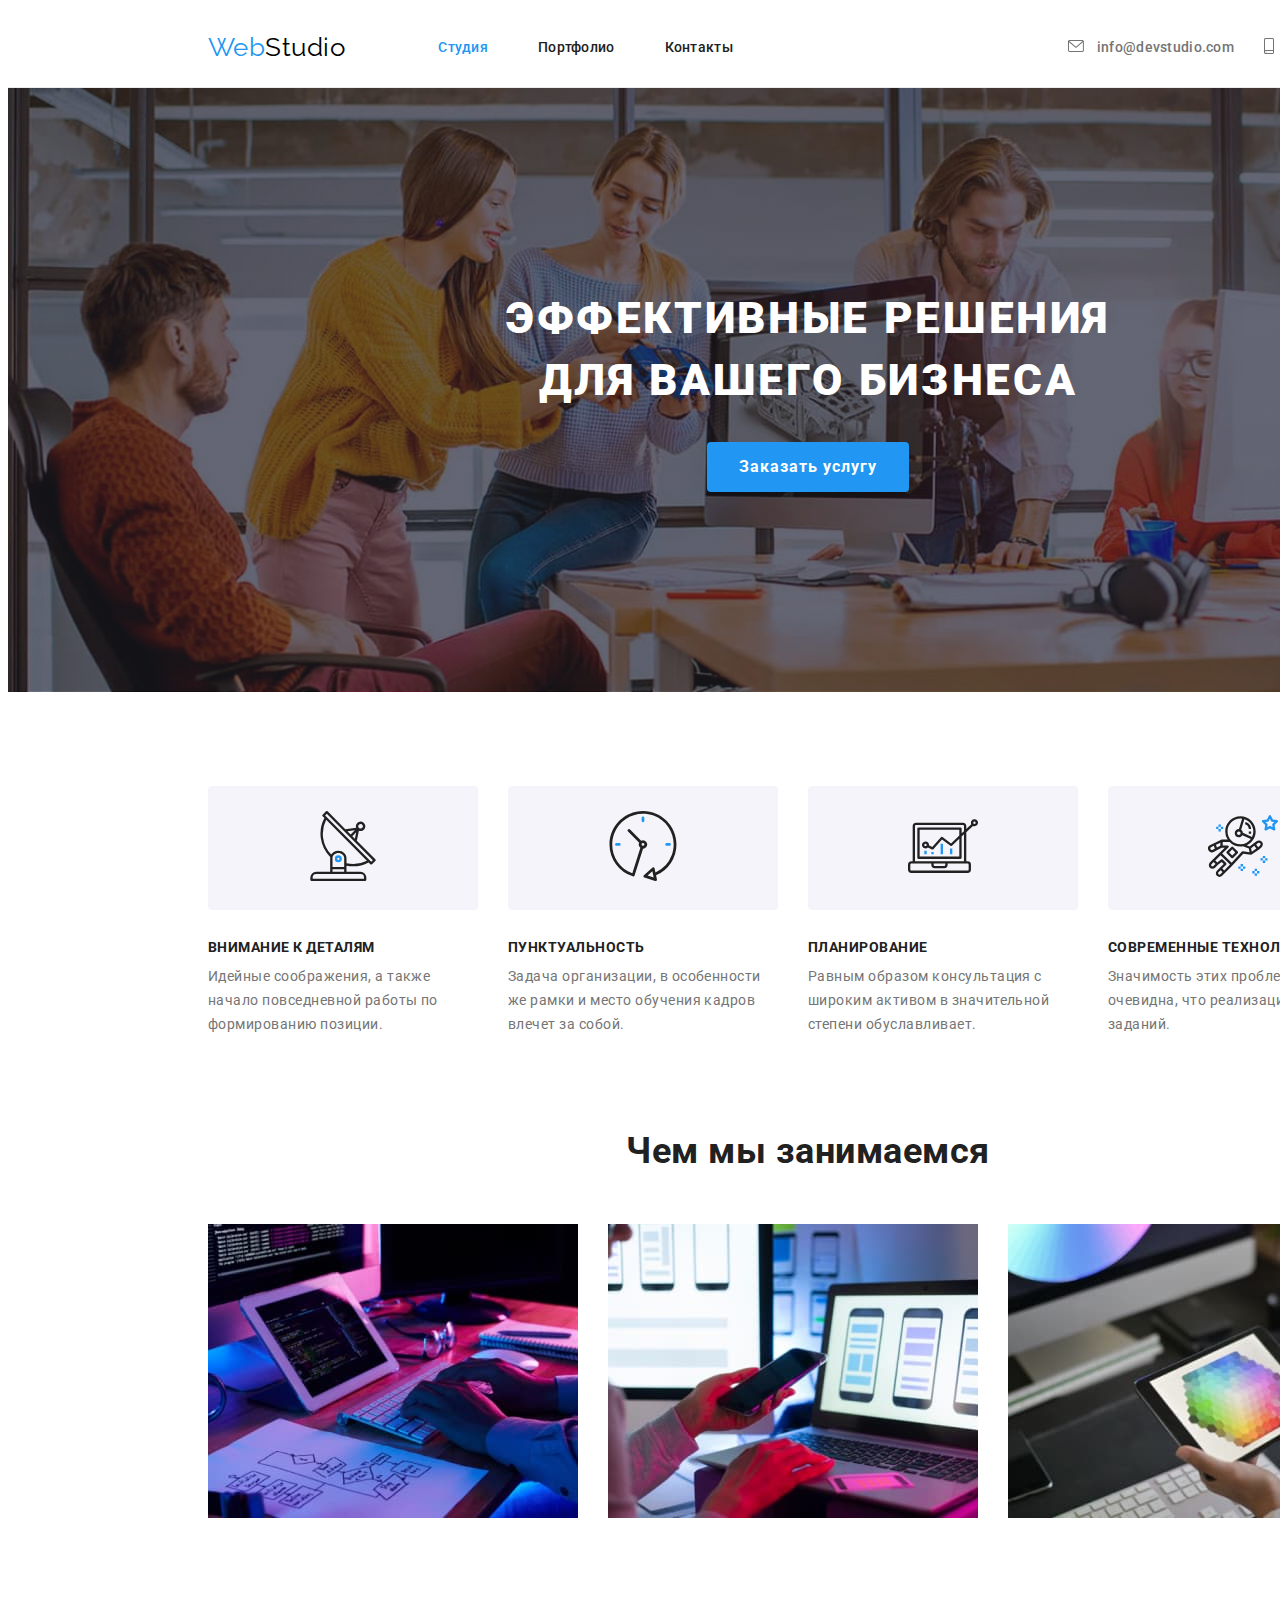
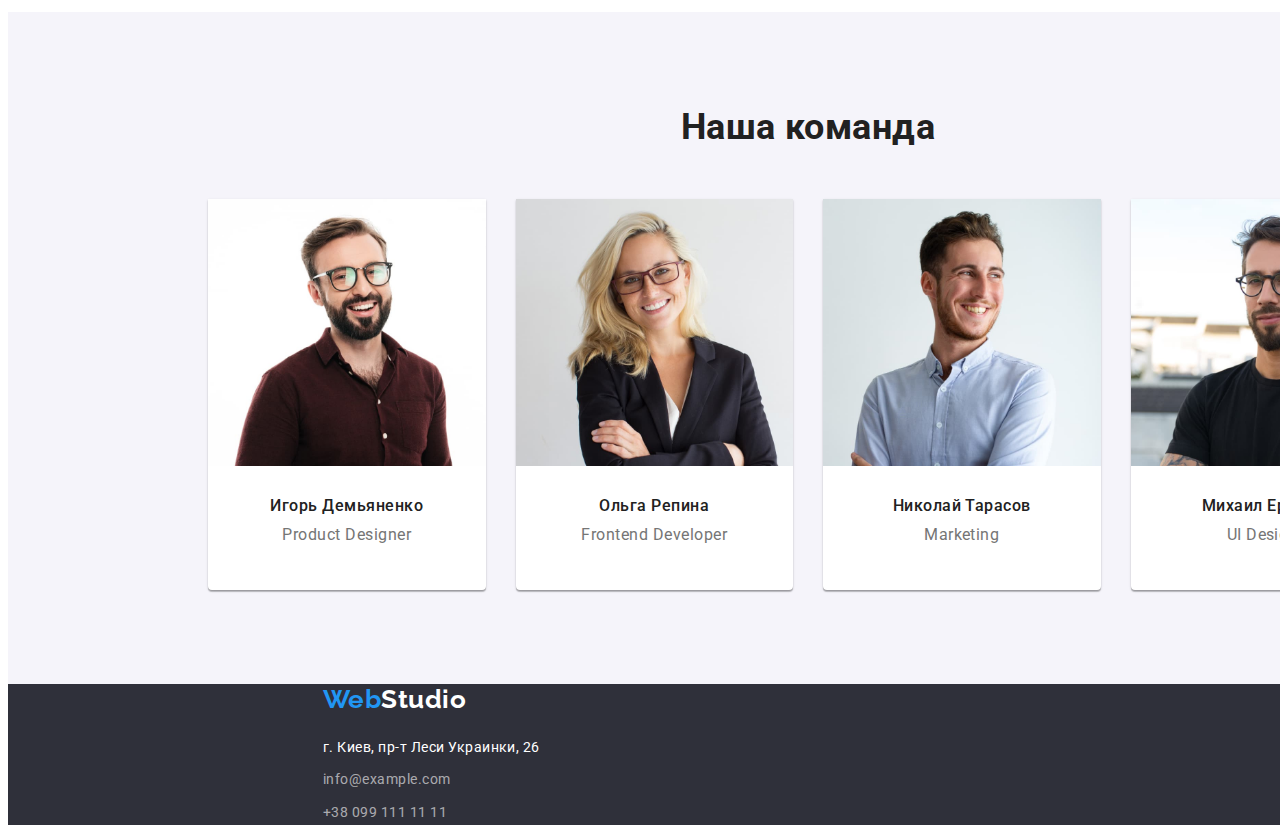
==== commit 4745a9cc: "наши преимущества" ====
--- a/index.html
+++ b/index.html
@@ -74,6 +74,11 @@
           <h2 class="visually-hidden">Наши преимущества</h2>
           <ul class="advant">
             <li class="item">
+              <div class="thumb">
+                <svg width="70" height="70">
+                  <use href="./images/icons.svg#antenna"></use>
+                </svg>
+              </div>
               <h3 class="advant-title">Внимание к деталям</h3>
               <p class="advant-text">
                 Идейные соображения, а также начало повседневной работы по
@@ -81,6 +86,11 @@
               </p>
             </li>
             <li class="item">
+              <div class="thumb">
+                <svg width="70" height="70">
+                  <use href="./images/icons.svg#clock"></use>
+                </svg>
+              </div>
               <h3 class="advant-title">Пунктуальность</h3>
               <p class="advant-text">
                 Задача организации, в особенности же рамки и место обучения
@@ -88,6 +98,11 @@
               </p>
             </li>
             <li class="item">
+              <div class="thumb">
+                <svg width="70" height="70">
+                  <use href="./images/icons.svg#diagram"></use>
+                </svg>
+              </div>
               <h3 class="advant-title">Планирование</h3>
               <p class="advant-text">
                 Равным образом консультация с широким активом в значительной
@@ -95,6 +110,11 @@
               </p>
             </li>
             <li class="item">
+              <div class="thumb">
+                <svg width="70" height="70">
+                  <use href="./images/icons.svg#astronaut"></use>
+                </svg>
+              </div>
               <h3 class="advant-title">Современные технологии</h3>
               <p class="advant-text">
                 Значимость этих проблем настолько очевидна, что реализация
--- a/css/styles.css
+++ b/css/styles.css
@@ -27,6 +27,8 @@
 
 a {
   text-decoration: none;
+  color: inherit;
+  outline: none;
 }
 
 img {
@@ -43,6 +45,17 @@
   margin-right: auto;
 }
 
+h1,
+h2,
+h3,
+h4,
+h5,
+h6,
+p {
+  margin: 0;
+  padding: 0;
+}
+
 /* Header Styles */
 
 header {
@@ -95,6 +108,7 @@
 .nav-text:hover,
 .nav-text:focus {
   color: var(--accent-color);
+  outline: none;
 }
 
 .current {
@@ -104,6 +118,23 @@
 .nav-cont {
   display: flex;
   margin-left: auto;
+  align-items: center;
+}
+
+.nav-cont .item {
+  display: flex;
+  align-items: center;
+
+  color: var(--grey-text);
+  font-style: normal;
+  font-weight: 500;
+  font-size: 14px;
+  line-height: 1.1;
+  letter-spacing: 0.02em;
+}
+
+.nav-cont .item + .item {
+  margin-left: 30px;
 }
 
 .icon-cont {
@@ -112,17 +143,16 @@
   cursor: pointer;
 }
 
-.nav-cont .item + .item {
-  margin-left: 50px;
-}
-
-.cont-text {
-  color: var(--grey-text);
-  font-style: normal;
-  font-weight: 500;
-  font-size: 14px;
-  line-height: 1.1;
-  letter-spacing: 0.02em;
+.cont-text:hover,
+.cont-text:focus {
+  color: var(--accent-color);
+  outline: none;
+}
+
+.nav-cont .item:hover,
+.nav-cont .item:focus {
+  color: var(--accent-color);
+  outline: none;
 }
 
 main {
@@ -136,6 +166,17 @@
 .hero {
   padding-top: 200px;
   padding-bottom: 200px;
+
+  background-image: linear-gradient(
+      to right,
+      rgba(47, 48, 58, 0.4),
+      rgba(47, 48, 58, 0.4)
+    ),
+    url('../images/hero-img.jpg');
+  background-repeat: no-repeat;
+  background-size: cover;
+  background-position: center;
+
   background-color: var(--hero-back);
   max-width: 1600px;
   margin-right: auto;
@@ -161,6 +202,7 @@
 .hero-button {
   padding: 10px 32px;
   border-radius: 4px;
+  box-shadow: 0px 4px 4px rgba(0, 0, 0, 0.15);
   display: inline-block;
 
   border: none;
@@ -202,6 +244,14 @@
   padding-bottom: 94px;
 }
 
+.advant .thumb {
+  background-color: var(--secondary-back);
+  border-radius: 4px;
+  text-align: center;
+  padding: 25px 100px;
+  margin-bottom: 30px;
+}
+
 .advant .item {
   flex-basis: 270px;
 }
@@ -288,16 +338,19 @@
 .cards {
   background-color: var(--primary-back);
   border-radius: 0px 0px 4px 4px;
+  box-shadow: 0px 1px 3px rgba(0, 0, 0, 0.12), 0px 1px 1px rgba(0, 0, 0, 0.14),
+    0px 2px 1px rgba(0, 0, 0, 0.2);
 }
 
 .card-content {
-  padding-top: 30px;
-  padding-bottom: 30px;
+  padding: 30px 32px;
 
   text-align: center;
 }
 
 .card-title {
+  margin-bottom: 10px;
+
   color: var(--title-text);
   font-weight: 500;
   font-size: 16px;
@@ -305,9 +358,89 @@
 }
 
 .card-text {
+  margin-bottom: 16px;
+
   color: var(--grey-text);
   font-size: 16px;
   line-height: 1.2;
+}
+
+.card-thumb {
+  display: flex;
+  justify-content: space-between;
+  align-items: center;
+}
+
+.card-thumb .link {
+  display: block;
+  color: rgba(175, 177, 184, 1);
+  border-radius: 50%;
+  width: 44px;
+  height: 44px;
+  padding: 12px;
+
+  text-align: center;
+}
+
+.icon-net {
+  fill: currentColor;
+}
+
+.card-thumb .link:hover,
+.card-thumb .link:focus {
+  background-color: var(--accent-color);
+  color: var(--white-text);
+  outline: none;
+}
+
+/* Clients Styles */
+
+.clients {
+  text-align: center;
+  padding: 94px 0;
+}
+
+.clients-title {
+  margin-bottom: 50px;
+
+  font-weight: bold;
+  font-size: 36px;
+  line-height: 1.2;
+}
+
+.clients-content {
+  display: flex;
+  justify-content: center;
+}
+
+.clients-content li + li {
+  margin-left: 30px;
+}
+
+.clients-content .link {
+  color: rgba(175, 177, 184, 1);
+}
+
+.clients-content .item {
+  display: flex;
+  width: 170px;
+  height: 90px;
+  justify-content: center;
+  align-items: center;
+
+  border: 1px solid currentColor;
+  border-radius: 4px;
+}
+
+.icon-company {
+  margin: auto;
+  fill: currentColor;
+}
+
+.clients-content .link:hover,
+.clients-content .link:focus {
+  color: var(--accent-color);
+  outline: none;
 }
 
 /* Footer Styles */
@@ -319,9 +452,16 @@
   margin-left: auto;
 }
 
-.foot-cont {
+.footer {
+  display: flex;
+  align-items: baseline;
+
   padding-top: 60px;
   padding-bottom: 60px;
+}
+
+.foot-cont {
+  margin-right: 70px;
 }
 
 .logo-footer {
@@ -341,9 +481,10 @@
   font-style: normal;
   font-size: 14px;
   line-height: 1.7;
-}
-
-.footer-cont .item {
+  display: block;
+}
+
+.footer-cont {
   display: block;
 
   color: var(--footer-contacts);
@@ -354,6 +495,45 @@
 
 footer .item + .item {
   margin-top: 9px;
+}
+
+.join-title {
+  margin-bottom: 20px;
+  display: block;
+
+  font-weight: 700;
+  font-size: 14px;
+  line-height: 1.1;
+  text-transform: uppercase;
+  color: var(--white-text);
+}
+
+.join-thumb {
+  display: flex;
+}
+
+.join-thumb li + li {
+  margin-left: 10px;
+}
+
+.join-thumb a {
+  background-color: rgba(255, 255, 255, 0.1);
+  padding: 12px;
+  border-radius: 50%;
+  width: 44px;
+  height: 44px;
+
+  display: block;
+  text-align: center;
+}
+
+.icon-join {
+  fill: var(--white-text);
+}
+
+.join-thumb a:hover,
+.join-thumb a:focus {
+  background-color: var(--accent-color);
 }
 
 /* Portfolio Styles */
@@ -393,7 +573,10 @@
 .button:focus,
 .button:active {
   background-color: var(--accent-color);
-  color: var(--white-text);
+  box-shadow: 0px 3px 1px rgba(0, 0, 0, 0.1), 0px 1px 2px rgba(0, 0, 0, 0.08),
+    0px 2px 2px rgba(0, 0, 0, 0.12);
+  color: var(--white-text);
+  outline: none;
 }
 
 .project {
@@ -411,11 +594,15 @@
   margin-top: 30px;
 }
 
+.project-link {
+  display: block;
+}
+
 .project-content {
   padding: 20px 24px;
+  border-right: 1px solid rgba(238, 238, 238, 1);
+  border-left: 1px solid rgba(238, 238, 238, 1);
   border-bottom: 1px solid rgba(238, 238, 238, 1);
-  border-left: 1px solid rgba(238, 238, 238, 1);
-  border-right: 1px solid rgba(238, 238, 238, 1);
 }
 
 .project-content .project-title {
@@ -433,3 +620,9 @@
   font-size: 16px;
   line-height: 1.9;
 }
+
+.project-link:hover,
+.project-link:focus {
+  box-shadow: 0px 1px 1px rgba(0, 0, 0, 0.12), 0px 4px 4px rgba(0, 0, 0, 0.06),
+    1px 4px 6px rgba(0, 0, 0, 0.16);
+}
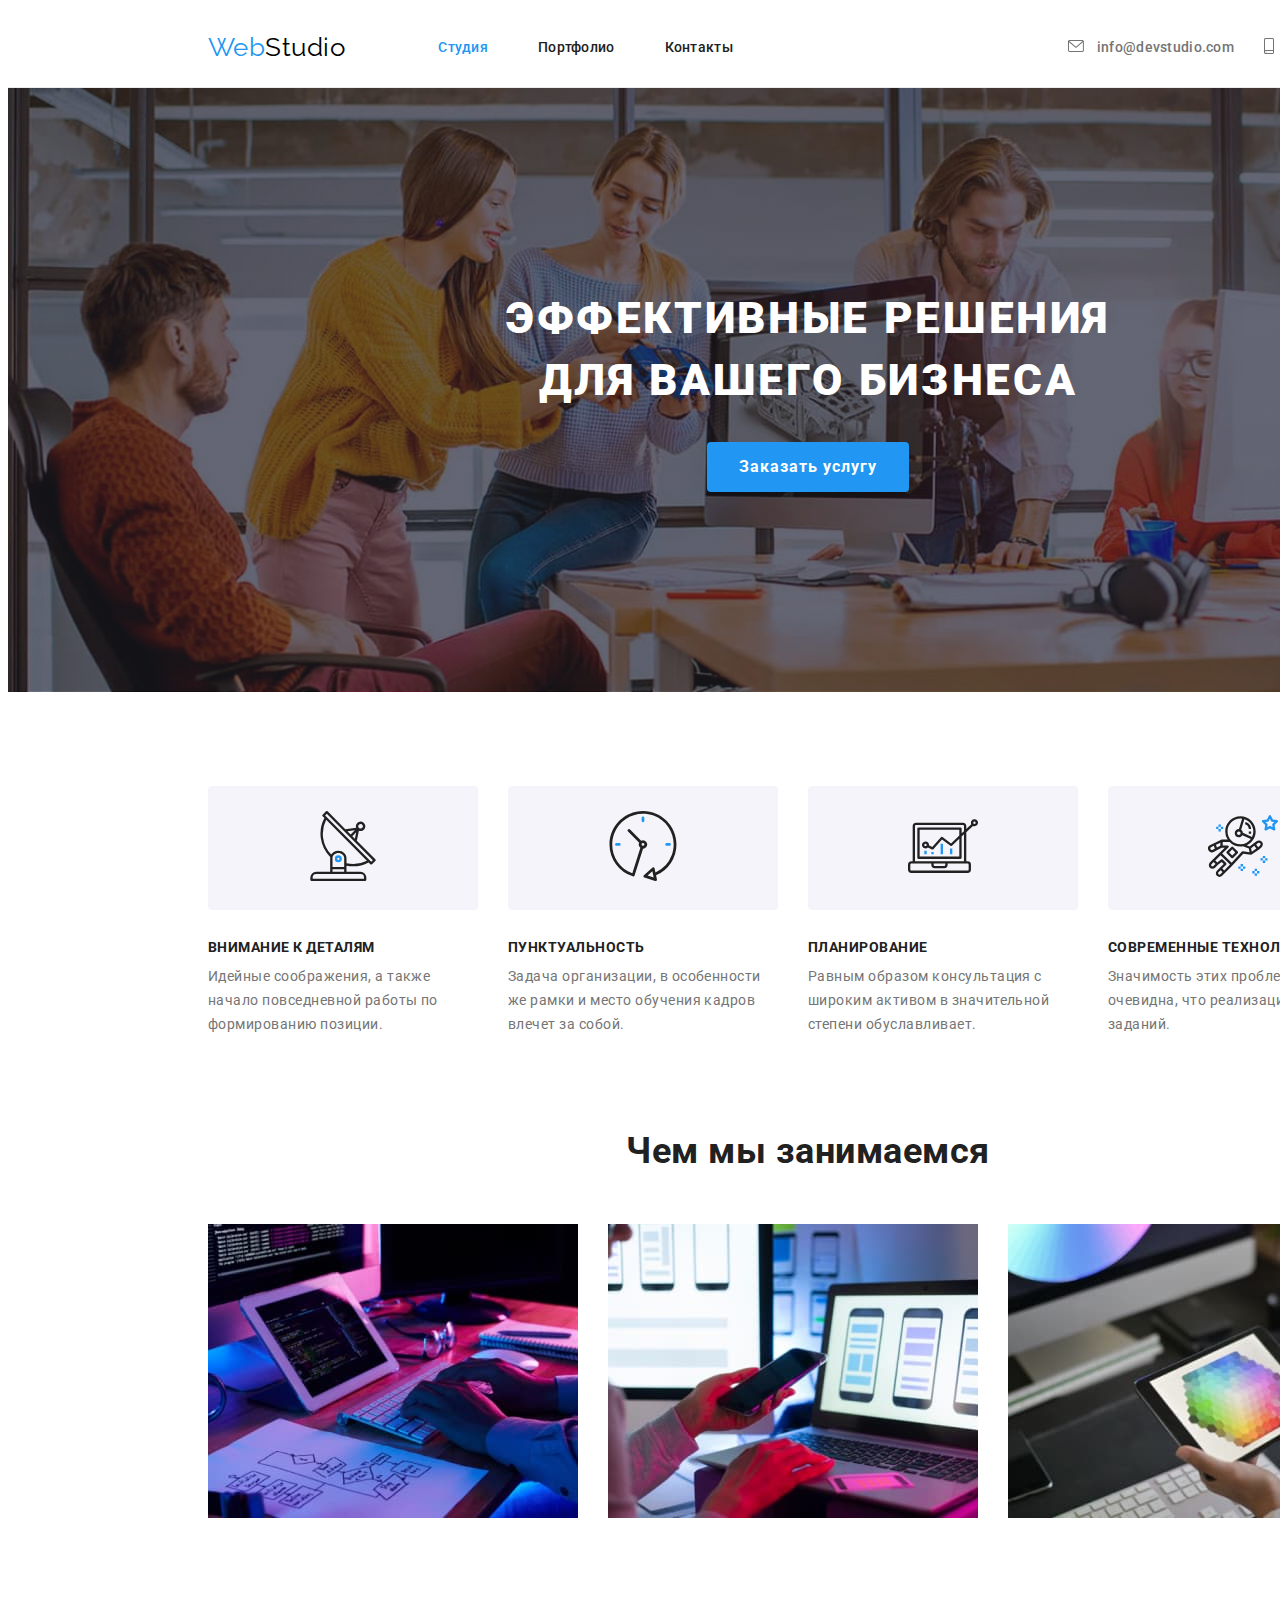
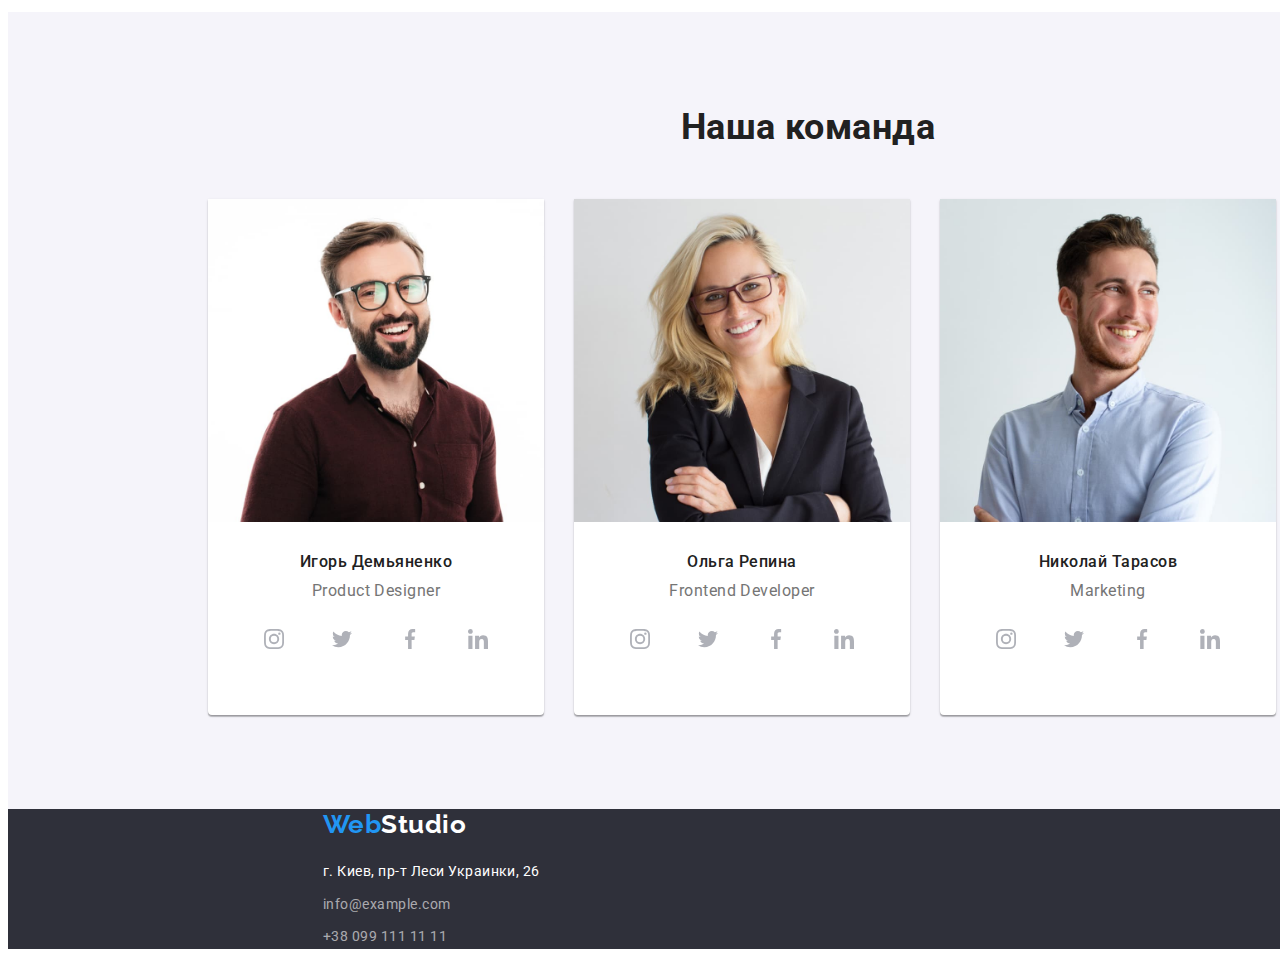
==== commit da4ef12e: "соц сети команда" ====
--- a/index.html
+++ b/index.html
@@ -147,39 +147,185 @@
           <h2 class="team-title">Наша команда</h2>
           <ul class="team-cards">
             <li class="cards">
-              <div class="card-thumb">
-                <img src="./images/igor.jpg" alt="Игорь Демьяненко" />
-              </div>
+              <img src="./images/igor.jpg" alt="Игорь Демьяненко" />
               <div class="card-content">
                 <h3 class="card-title">Игорь Демьяненко</h3>
                 <p class="card-text">Product Designer</p>
+                <ul class="card-thumb">
+                  <li>
+                    <a href="" class="link">
+                      <div class="item">
+                        <svg class="icon-net" width="20" height="20">
+                          <use href="./images/icons.svg#instagram"></use>
+                        </svg>
+                      </div>
+                    </a>
+                  </li>
+                  <li>
+                    <a href="" class="link">
+                      <div class="item">
+                        <svg class="icon-net" width="20" height="20">
+                          <use href="./images/icons.svg#twitter"></use>
+                        </svg>
+                      </div>
+                    </a>
+                  </li>
+                  <li>
+                    <a href="" class="link">
+                      <div class="item">
+                        <svg class="icon-net" width="20" height="20">
+                          <use href="./images/icons.svg#facebook"></use>
+                        </svg>
+                      </div>
+                    </a>
+                  </li>
+                  <li>
+                    <a href="" class="link">
+                      <div class="item">
+                        <svg class="icon-net" width="20" height="20">
+                          <use href="./images/icons.svg#linkedin"></use>
+                        </svg>
+                      </div>
+                    </a>
+                  </li>
+                </ul>
               </div>
             </li>
             <li class="cards">
-              <div class="card-thumb">
-                <img src="./images/olha.jpg" alt="Ольга Репина" />
-              </div>
+              <img src="./images/olha.jpg" alt="Ольга Репина" />
               <div class="card-content">
                 <h3 class="card-title">Ольга Репина</h3>
                 <p class="card-text">Frontend Developer</p>
+                <ul class="card-thumb">
+                  <li>
+                    <a href="" class="link">
+                      <div class="item">
+                        <svg class="icon-net" width="20" height="20">
+                          <use href="./images/icons.svg#instagram"></use>
+                        </svg>
+                      </div>
+                    </a>
+                  </li>
+                  <li>
+                    <a href="" class="link">
+                      <div class="item">
+                        <svg class="icon-net" width="20" height="20">
+                          <use href="./images/icons.svg#twitter"></use>
+                        </svg>
+                      </div>
+                    </a>
+                  </li>
+                  <li>
+                    <a href="" class="link">
+                      <div class="item">
+                        <svg class="icon-net" width="20" height="20">
+                          <use href="./images/icons.svg#facebook"></use>
+                        </svg>
+                      </div>
+                    </a>
+                  </li>
+                  <li>
+                    <a href="" class="link">
+                      <div class="item">
+                        <svg class="icon-net" width="20" height="20">
+                          <use href="./images/icons.svg#linkedin"></use>
+                        </svg>
+                      </div>
+                    </a>
+                  </li>
+                </ul>
               </div>
             </li>
             <li class="cards">
-              <div class="card-thumb">
-                <img src="./images/nikolai.jpg" alt="Николай Тарасов" />
-              </div>
+              <img src="./images/nikolai.jpg" alt="Николай Тарасов" />
               <div class="card-content">
                 <h3 class="card-title">Николай Тарасов</h3>
                 <p class="card-text">Marketing</p>
+
+                <ul class="card-thumb">
+                  <li>
+                    <a href="" class="link">
+                      <div class="item">
+                        <svg class="icon-net" width="20" height="20">
+                          <use href="./images/icons.svg#instagram"></use>
+                        </svg>
+                      </div>
+                    </a>
+                  </li>
+                  <li>
+                    <a href="" class="link">
+                      <div class="item">
+                        <svg class="icon-net" width="20" height="20">
+                          <use href="./images/icons.svg#twitter"></use>
+                        </svg>
+                      </div>
+                    </a>
+                  </li>
+                  <li>
+                    <a href="" class="link">
+                      <div class="item">
+                        <svg class="icon-net" width="20" height="20">
+                          <use href="./images/icons.svg#facebook"></use>
+                        </svg>
+                      </div>
+                    </a>
+                  </li>
+                  <li>
+                    <a href="" class="link">
+                      <div class="item">
+                        <svg class="icon-net" width="20" height="20">
+                          <use href="./images/icons.svg#linkedin"></use>
+                        </svg>
+                      </div>
+                    </a>
+                  </li>
+                </ul>
               </div>
             </li>
             <li class="cards">
-              <div class="card-thumb">
-                <img src="./images/michail.jpg" alt="Михаил Ермаков" />
-              </div>
+              <img src="./images/michail.jpg" alt="Михаил Ермаков" />
               <div class="card-content">
                 <h3 class="card-title">Михаил Ермаков</h3>
                 <p class="card-text">UI Designer</p>
+
+                <ul class="card-thumb">
+                  <li>
+                    <a href="" class="link">
+                      <div class="item">
+                        <svg class="icon-net" width="20" height="20">
+                          <use href="./images/icons.svg#instagram"></use>
+                        </svg>
+                      </div>
+                    </a>
+                  </li>
+                  <li>
+                    <a href="" class="link">
+                      <div class="item">
+                        <svg class="icon-net" width="20" height="20">
+                          <use href="./images/icons.svg#twitter"></use>
+                        </svg>
+                      </div>
+                    </a>
+                  </li>
+                  <li>
+                    <a href="" class="link">
+                      <div class="item">
+                        <svg class="icon-net" width="20" height="20">
+                          <use href="./images/icons.svg#facebook"></use>
+                        </svg>
+                      </div>
+                    </a>
+                  </li>
+                  <li>
+                    <a href="" class="link">
+                      <div class="item">
+                        <svg class="icon-net" width="20" height="20">
+                          <use href="./images/icons.svg#linkedin"></use>
+                        </svg>
+                      </div>
+                    </a>
+                  </li>
+                </ul>
               </div>
             </li>
           </ul>
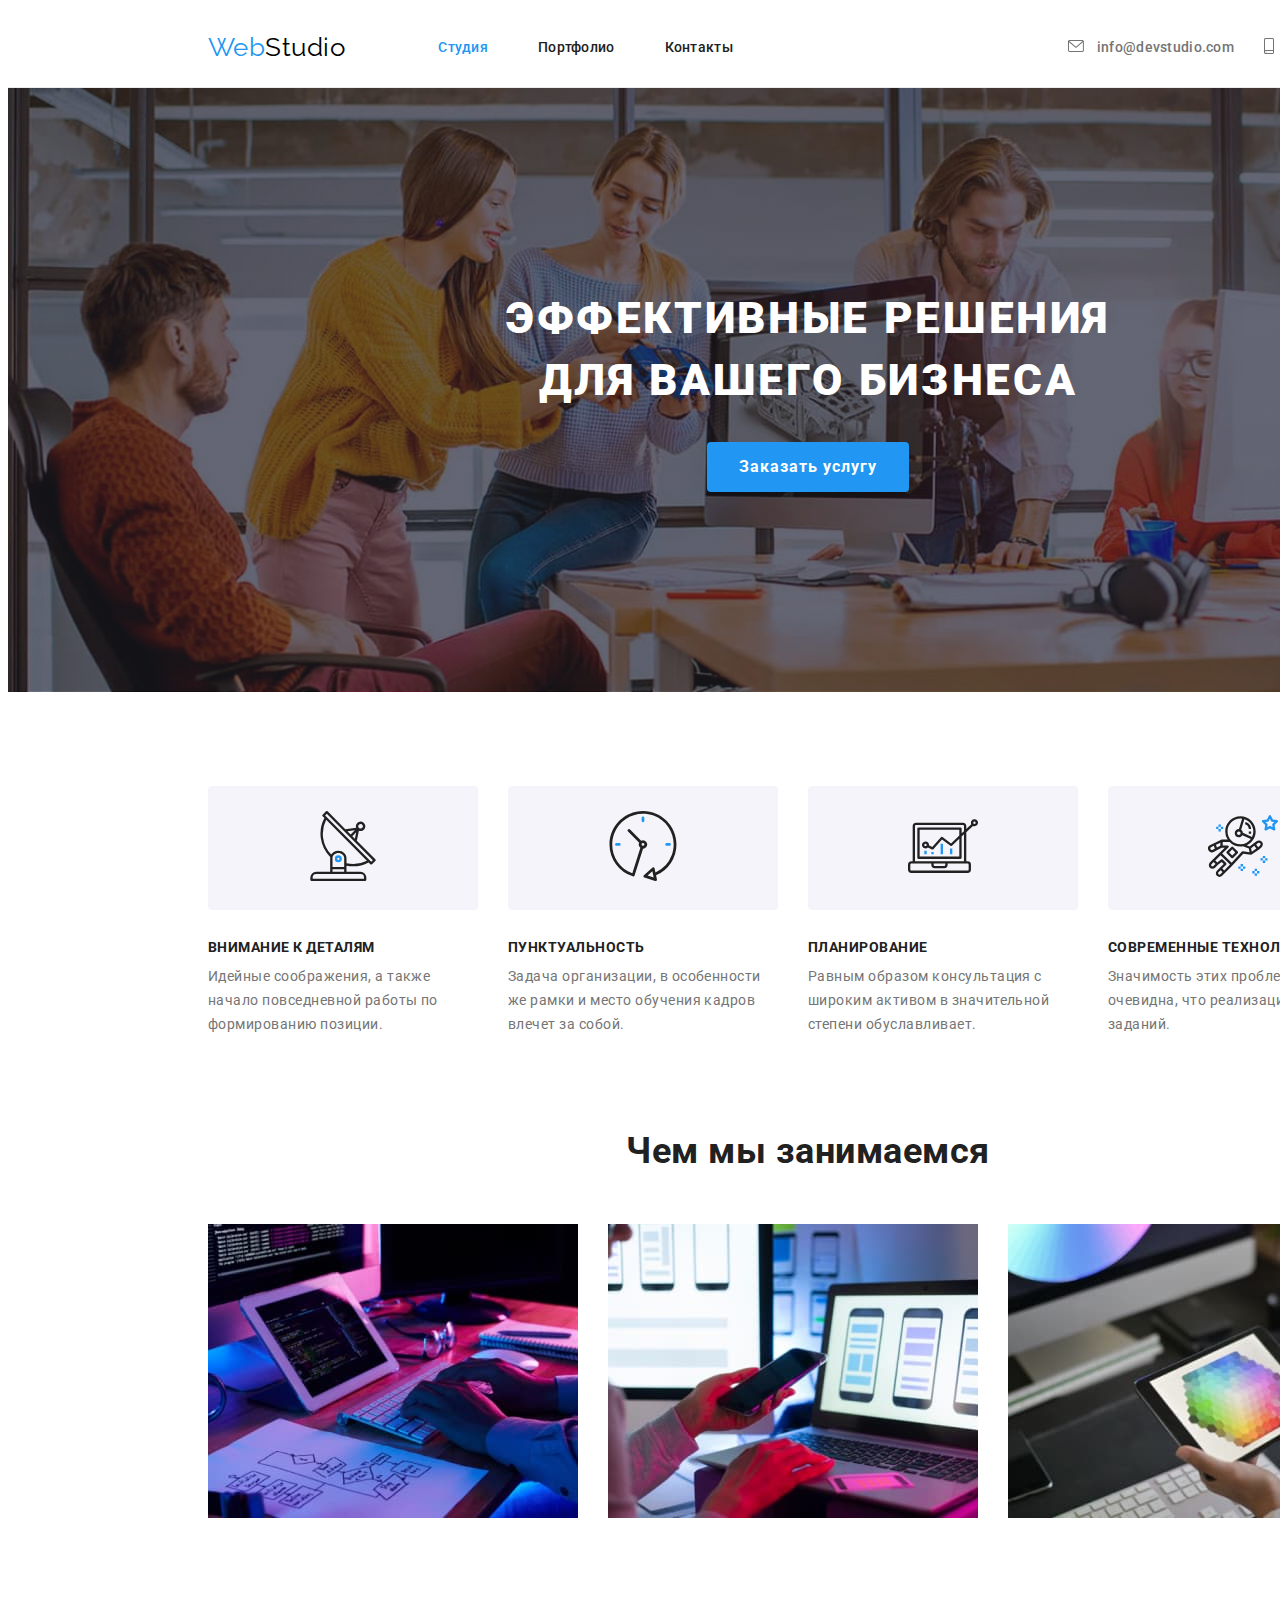
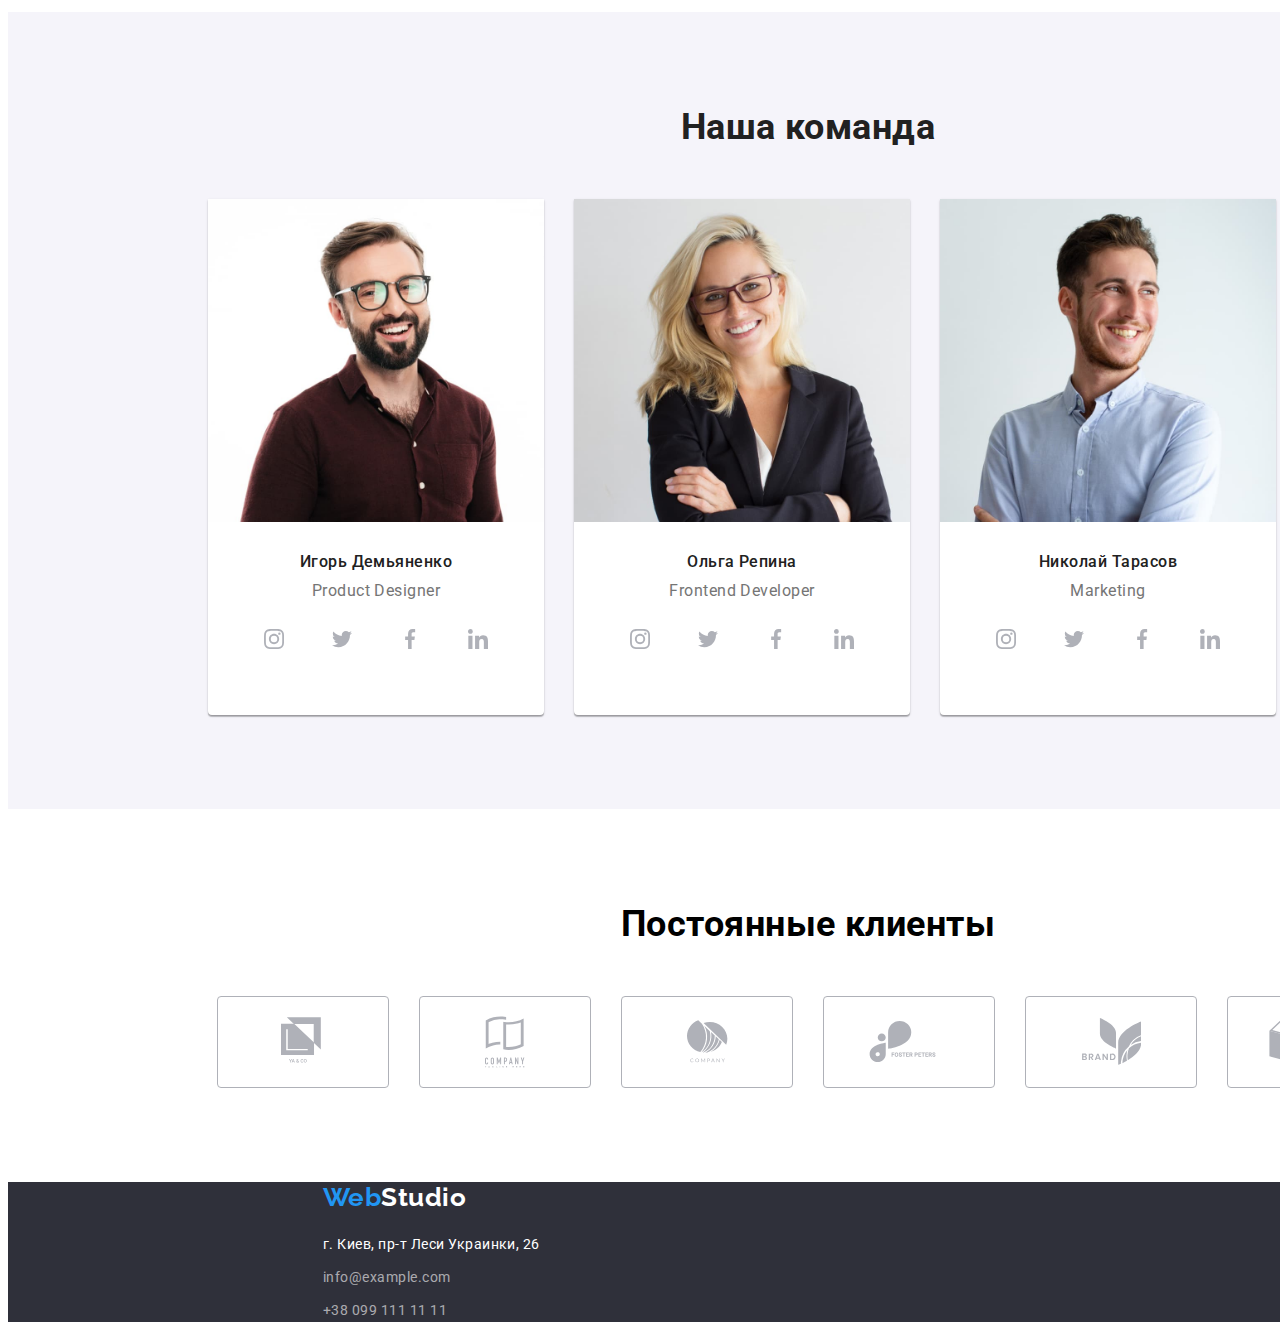
==== commit e4f91b9f: "постоянные клиенты" ====
--- a/index.html
+++ b/index.html
@@ -331,6 +331,67 @@
           </ul>
         </div>
       </section>
+      <section class="clients">
+        <div class="container">
+          <h2 class="clients-title">Постоянные клиенты</h2>
+          <ul class="clients-content">
+            <li>
+              <a href="" class="link">
+                <div class="item">
+                  <svg class="icon-company" width="44" height="49">
+                    <use href="./images/icons.svg#logo-1"></use>
+                  </svg>
+                </div>
+              </a>
+            </li>
+            <li>
+              <a href="" class="link">
+                <div class="item">
+                  <svg class="icon-company" width="40" height="52">
+                    <use href="./images/icons.svg#logo-2"></use>
+                  </svg>
+                </div>
+              </a>
+            </li>
+            <li>
+              <a href="" class="link">
+                <div class="item">
+                  <svg class="icon-company" width="41" height="43">
+                    <use href="./images/icons.svg#logo-3"></use>
+                  </svg>
+                </div>
+              </a>
+            </li>
+            <li>
+              <a href="" class="link">
+                <div class="item">
+                  <svg class="icon-company" width="80" height="42">
+                    <use href="./images/icons.svg#logo-4"></use>
+                  </svg>
+                </div>
+              </a>
+            </li>
+            <li>
+              <a href="" class="link">
+                <div class="item">
+                  <svg class="icon-company" width="59" height="47">
+                    <use href="./images/icons.svg#logo-5"></use>
+                  </svg>
+                </div>
+              </a>
+            </li>
+            <li>
+              <a href="" class="link">
+                <div class="item">
+                  <svg class="icon-company" width="88" height="45">
+                    <use href="./images/icons.svg#logo-6"></use>
+                  </svg>
+                </div>
+              </a>
+            </li>
+          </ul>
+        </div>
+      </section>
     </main>
 
     <footer>
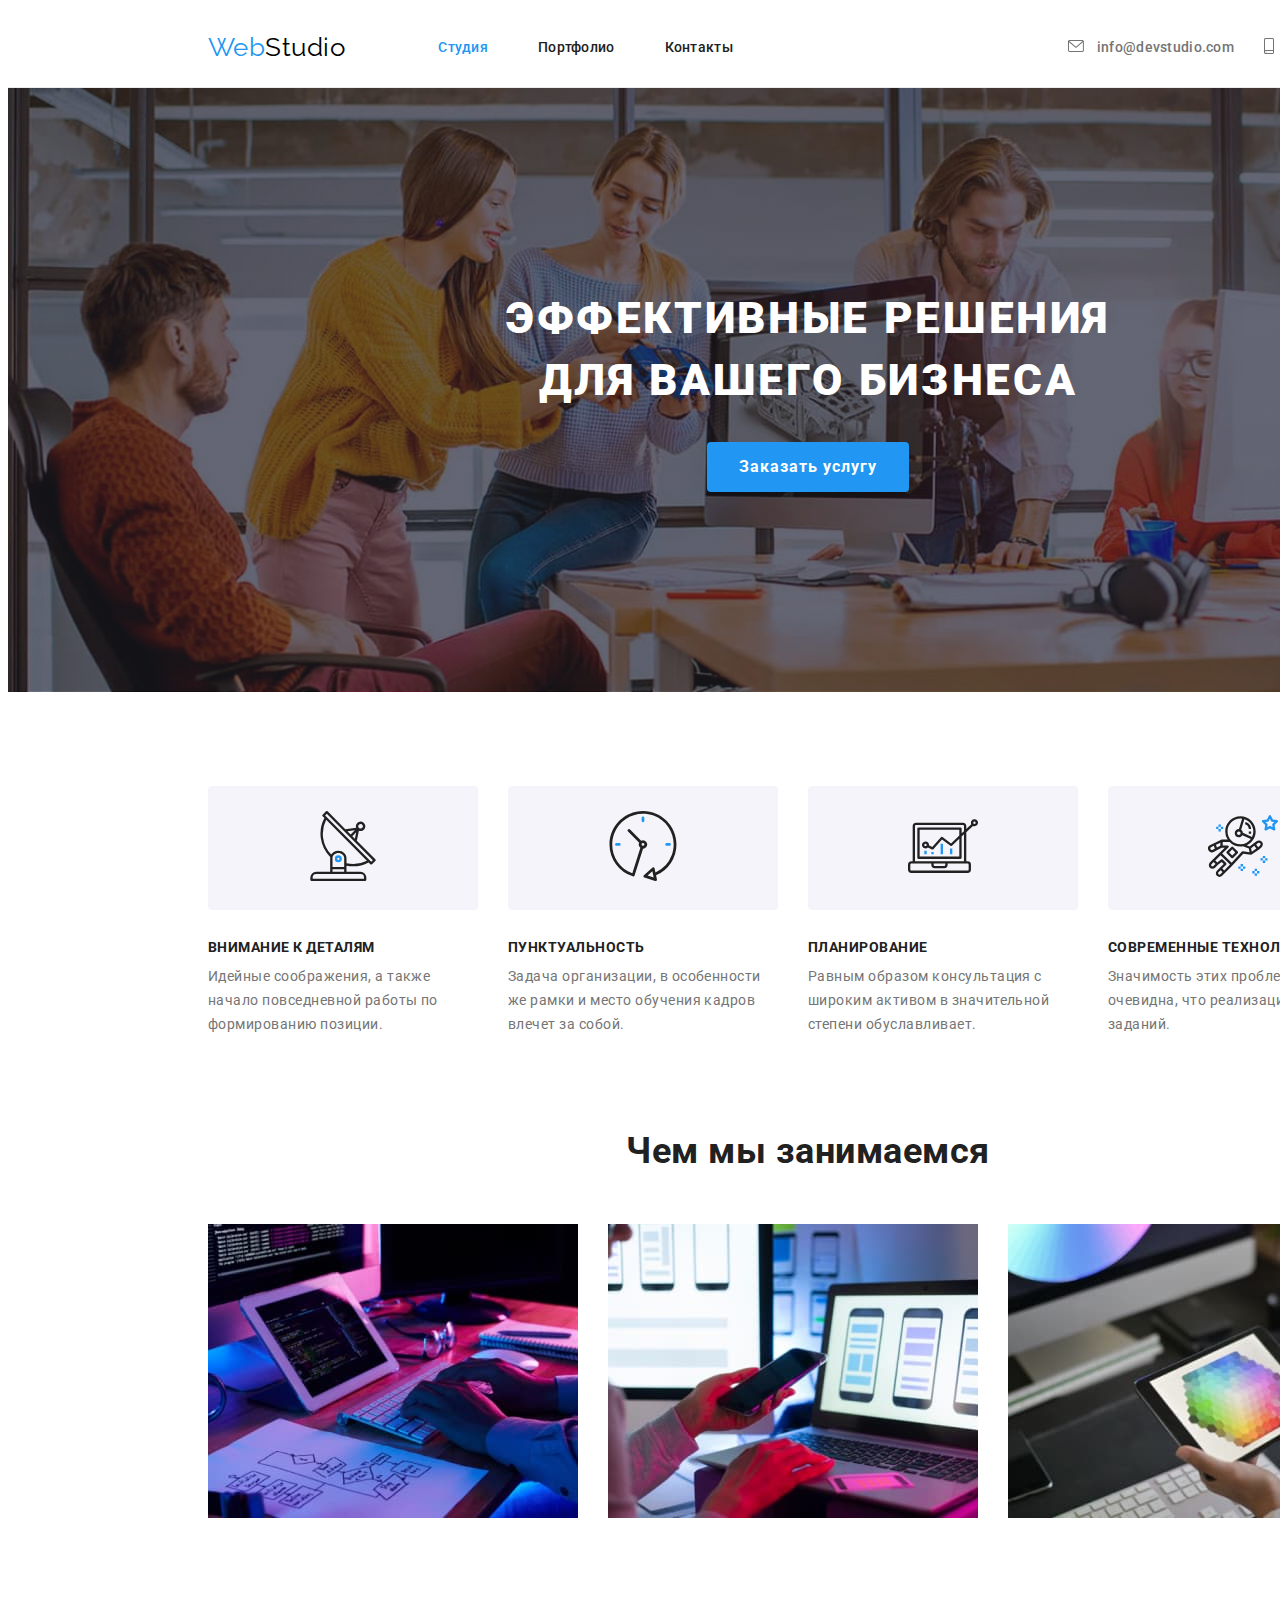
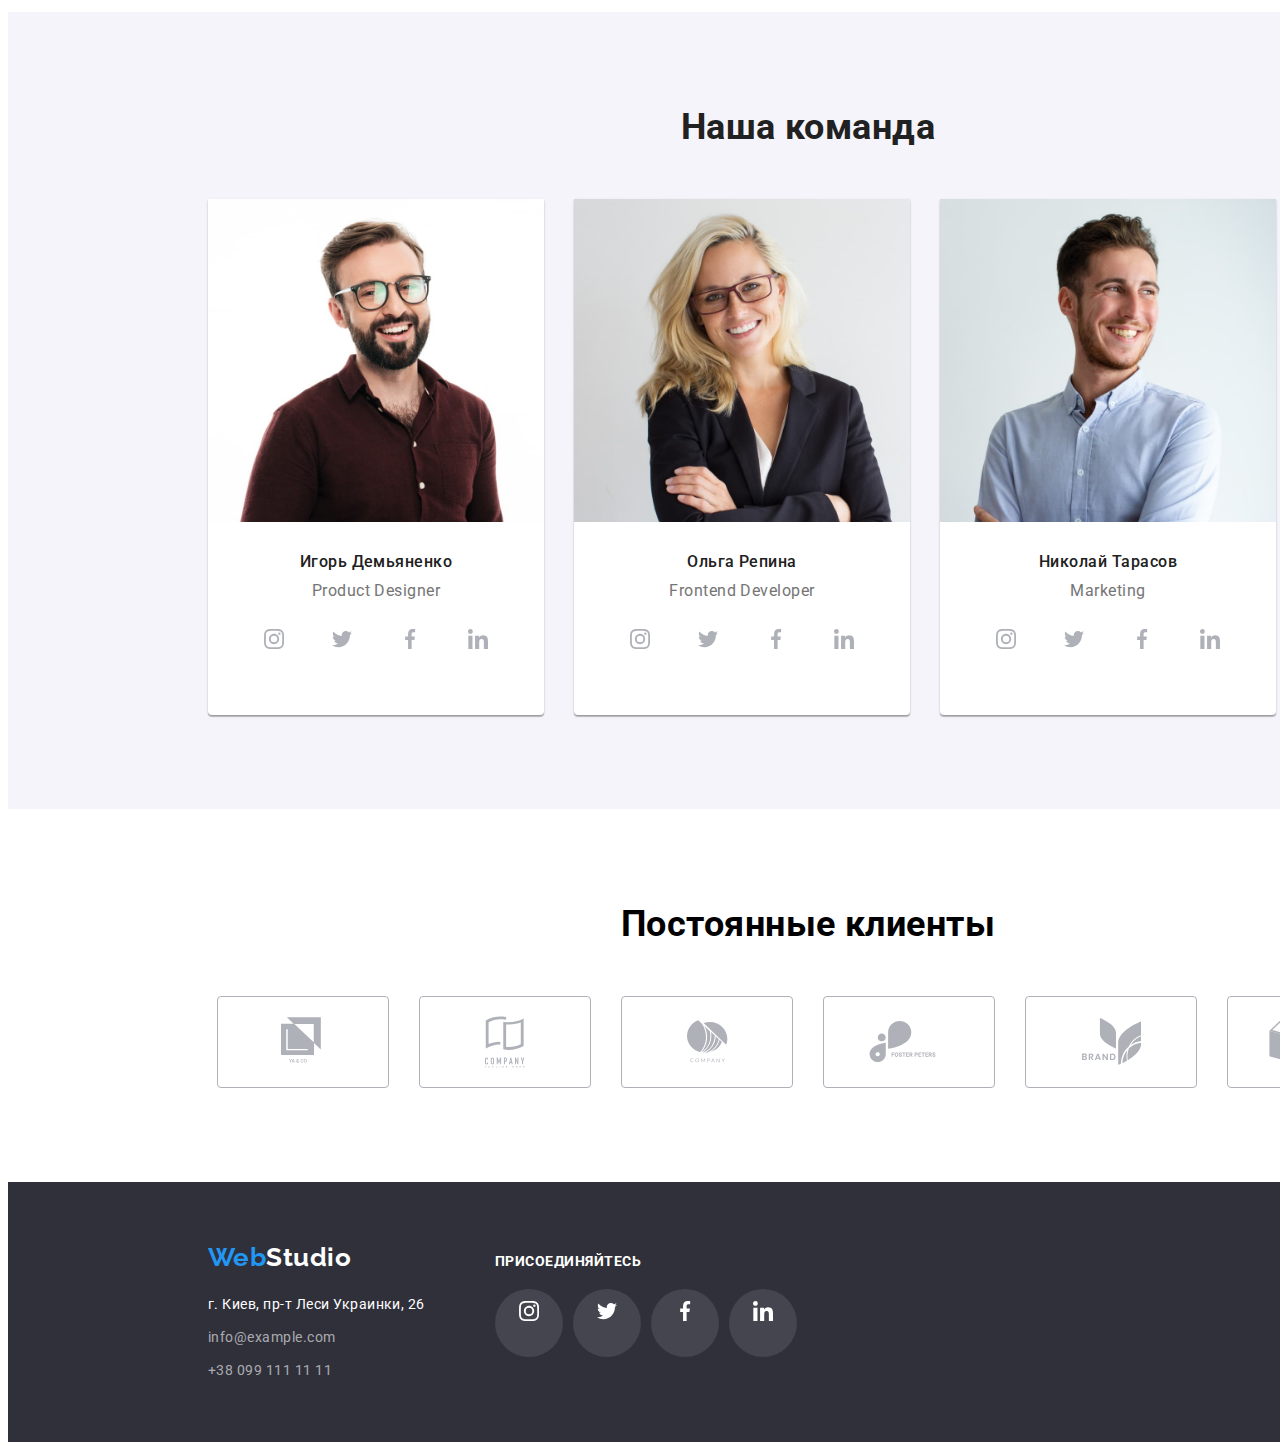
==== commit 114ba7fe: "исправляет ошибки футер" ====
--- a/index.html
+++ b/index.html
@@ -395,19 +395,54 @@
     </main>
 
     <footer>
-      <div class="container foot-cont">
-        <a href="./index.html" class="logo-footer"
-          ><span class="logo">Web</span>Studio</a
-        >
-        <address class="footer-cont">
-          <span class="address item">г. Киев, пр-т Леси Украинки, 26</span>
-          <a href="mailto:info@example.com" class="footer-cont item"
-            >info@example.com</a
+      <div class="container footer">
+        <div class="foot-cont">
+          <a href="./index.html" class="logo-footer"
+            ><span class="logo">Web</span>Studio</a
           >
-          <a href="tel:+380991111111" class="footer-cont item"
-            >+38 099 111 11 11</a
-          >
-        </address>
+          <address class="footer-cont">
+            <span class="address item">г. Киев, пр-т Леси Украинки, 26</span>
+            <a href="mailto:info@example.com" class="footer-cont item"
+              >info@example.com</a
+            >
+            <a href="tel:+380991111111" class="footer-cont item"
+              >+38 099 111 11 11</a
+            >
+          </address>
+        </div>
+        <div class="join">
+          <span class="join-title">присоединяйтесь</span>
+          <ul class="join-thumb">
+            <li>
+              <a href="" class="item">
+                <svg class="icon-join" width="20" height="20">
+                  <use href="./images/icons.svg#instagram"></use>
+                </svg>
+              </a>
+            </li>
+            <li>
+              <a href="" class="item">
+                <svg class="icon-join" width="20" height="20">
+                  <use href="./images/icons.svg#twitter"></use>
+                </svg>
+              </a>
+            </li>
+            <li>
+              <a href="" class="item">
+                <svg class="icon-join" width="20" height="20">
+                  <use href="./images/icons.svg#facebook"></use>
+                </svg>
+              </a>
+            </li>
+            <li>
+              <a href="" class="item">
+                <svg class="icon-join" width="20" height="20">
+                  <use href="./images/icons.svg#linkedin"></use>
+                </svg>
+              </a>
+            </li>
+          </ul>
+        </div>
       </div>
     </footer>
   </body>
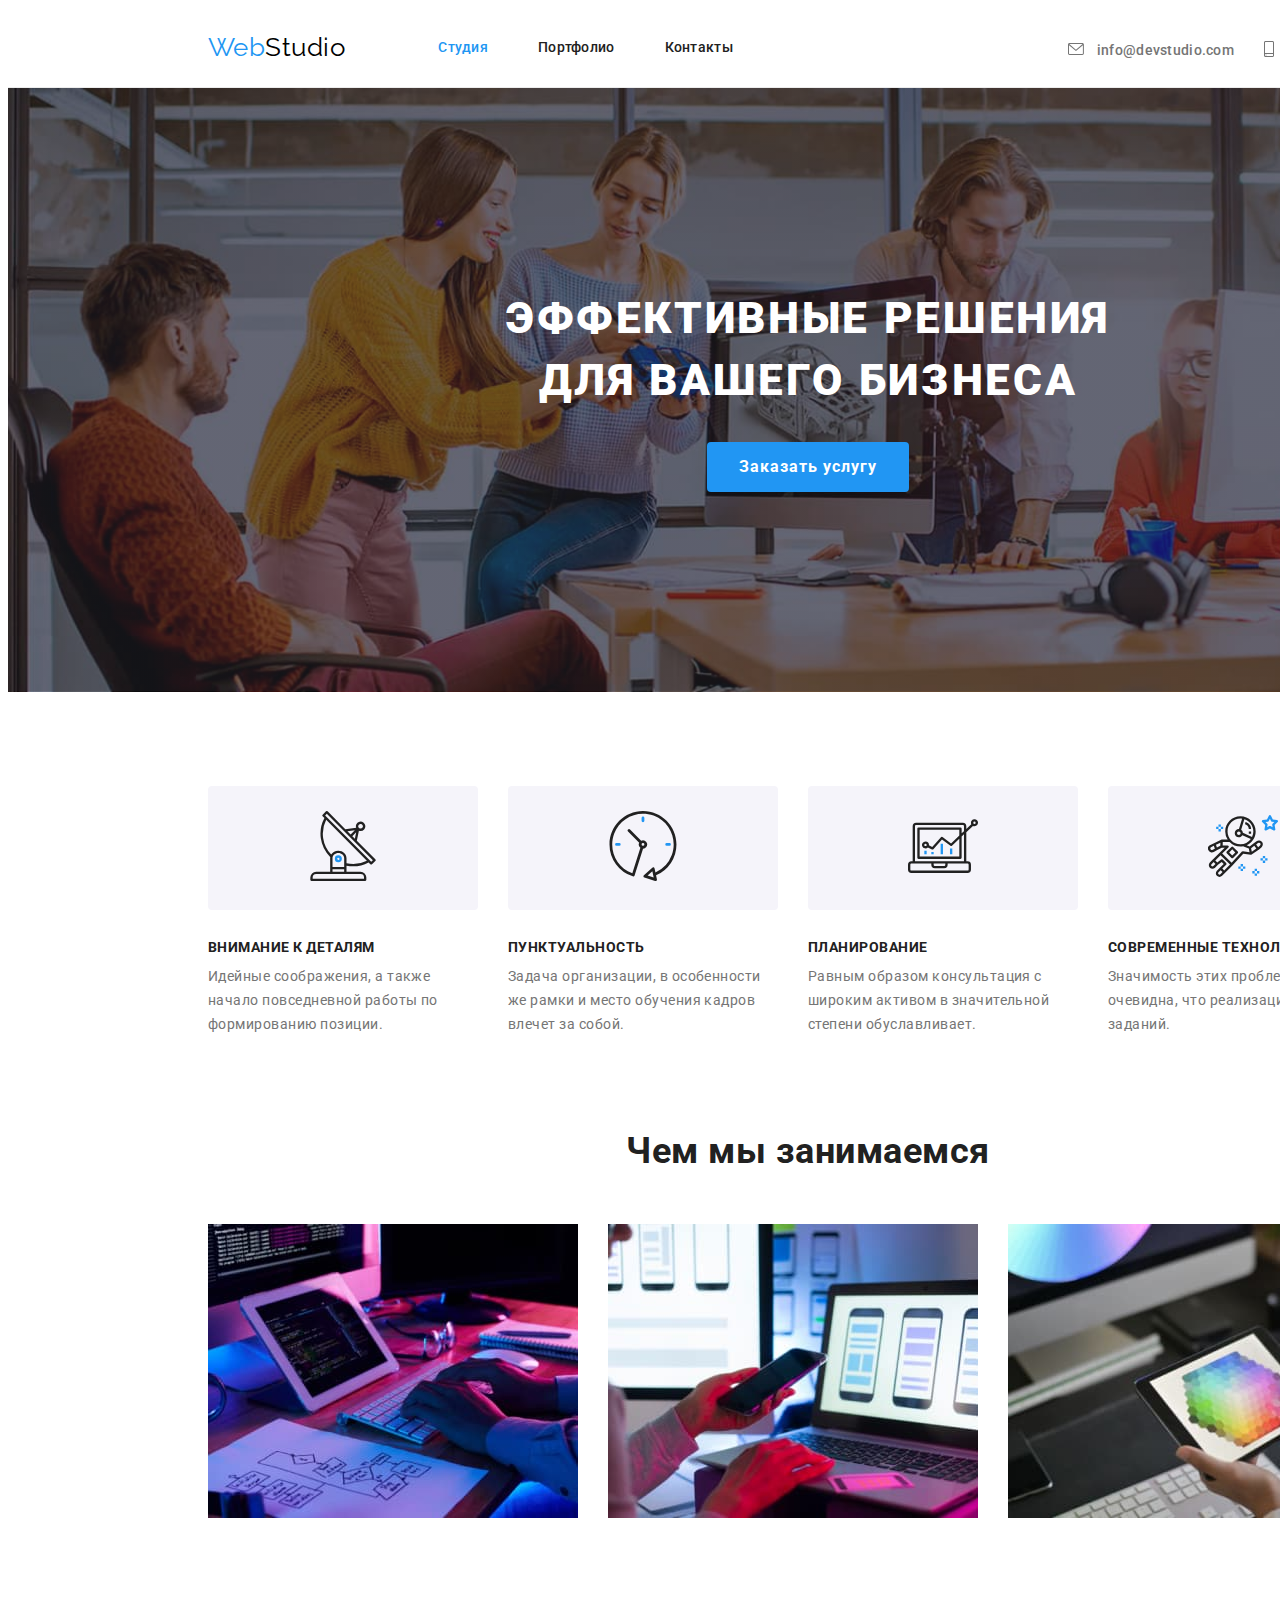
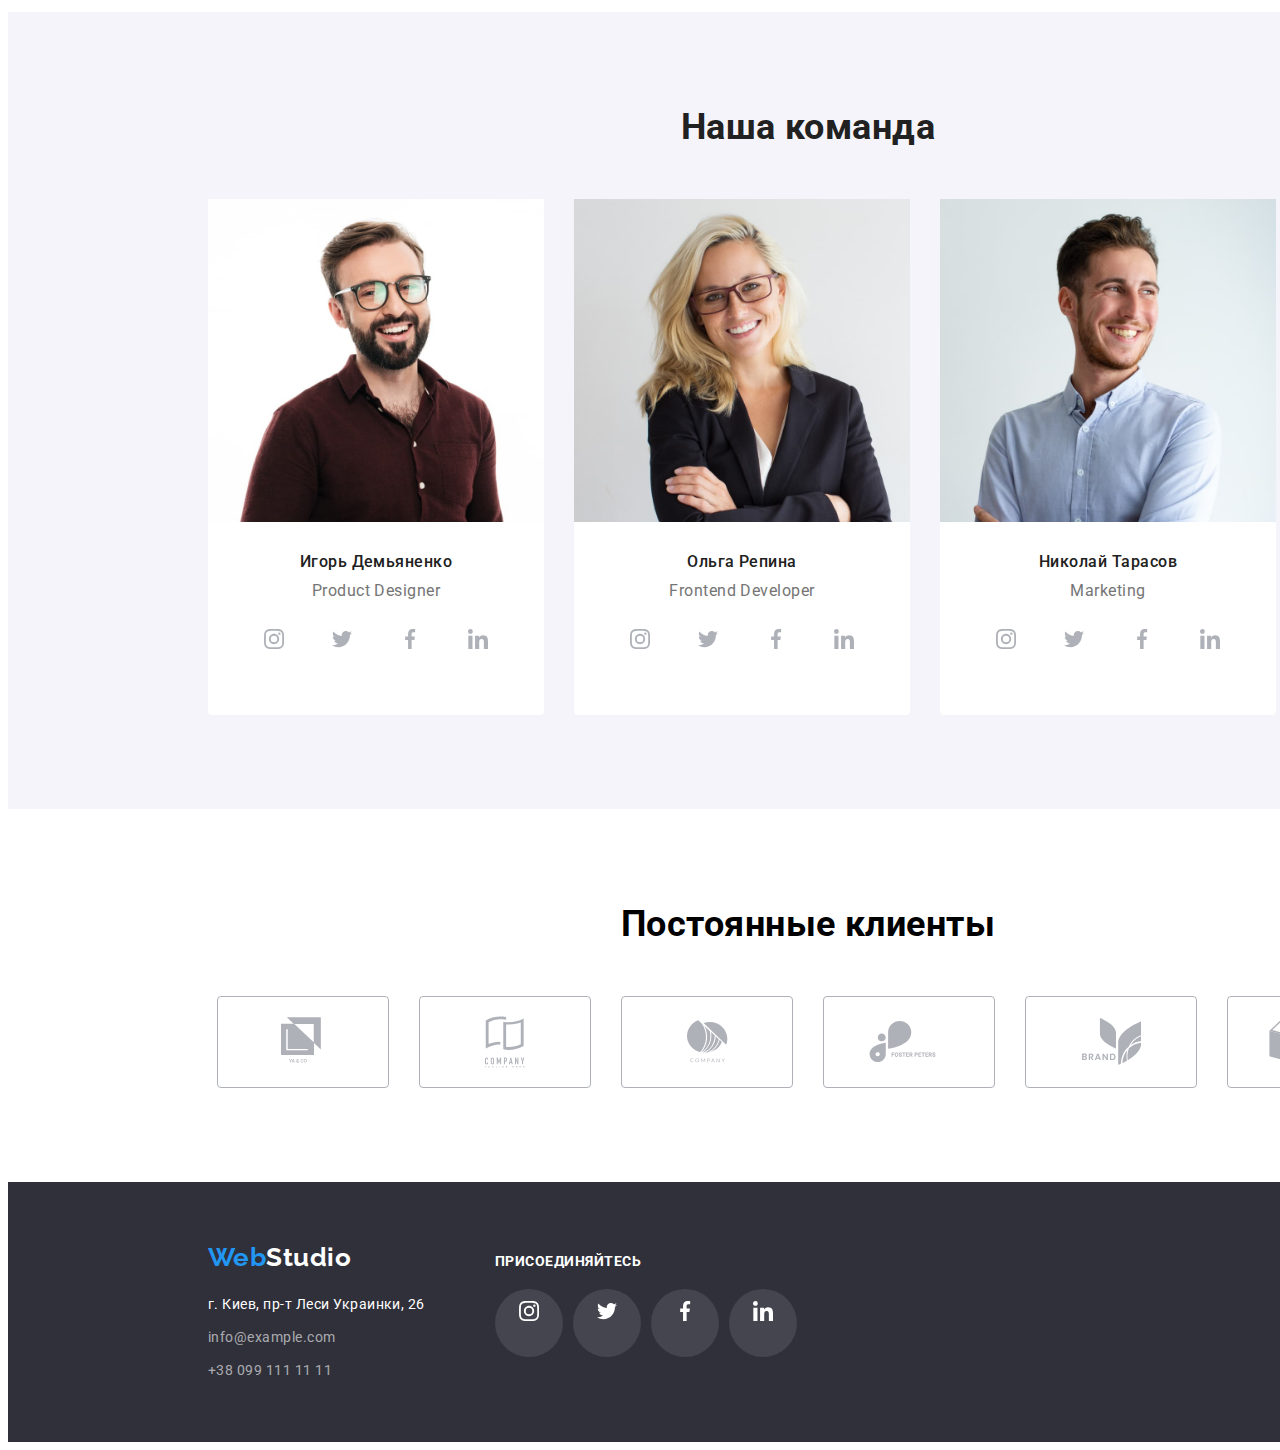
==== commit 68a4494b: "выровнял иконку и добавил падиниг  блоку"чем мы занимаемся"" ====
--- a/index.html
+++ b/index.html
@@ -39,7 +39,7 @@
           <ul class="nav-cont">
             <li class="item">
               <a href="mailto:info@devstudio.com" class="cont-text">
-                <svg class="icon-cont" width="16" height="12">
+                <svg class="icon-cont mail-phone" width="16" height="12">
                   <use href="./images/icons.svg#envelope"></use>
                 </svg>
                 <span>info@devstudio.com</span>
@@ -47,7 +47,7 @@
             </li>
             <li class="item">
               <a href="tel:+380961111111" class="cont-text">
-                <svg class="icon-cont" width="10" height="16">
+                <svg class="icon-cont mail-phone" width="10" height="16">
                   <use href="./images/icons.svg#smartphone"></use>
                 </svg>
                 <span>+38 096 111 11 11</span>
@@ -126,7 +126,7 @@
       </section>
 
       <section>
-        <div class="container">
+        <div class="container work-container">
           <h2 class="work-title">Чем мы занимаемся</h2>
           <ul class="work">
             <li class="item">
--- a/css/styles.css
+++ b/css/styles.css
@@ -115,6 +115,12 @@
   color: var(--accent-color);
 }
 
+.mail-phone {
+  margin-bottom: 0px;
+  margin-top: 1px;
+  justify-content: center;
+}
+
 .nav-cont {
   display: flex;
   margin-left: auto;
@@ -139,8 +145,8 @@
 
 .icon-cont {
   fill: currentColor;
-  margin-right: 10px;
   cursor: pointer;
+  margin: 5px 10px 0px 0px;
 }
 
 .cont-text:hover,
@@ -283,9 +289,12 @@
 
 /* Work Styles */
 
+.work-container {
+  padding-bottom: 94px;
+}
+
 .work {
   padding-top: 0;
-  padding-bottom: 94px;
   display: flex;
 }
 
@@ -338,6 +347,9 @@
 .cards {
   background-color: var(--primary-back);
   border-radius: 0px 0px 4px 4px;
+}
+
+.cards:hover {
   box-shadow: 0px 1px 3px rgba(0, 0, 0, 0.12), 0px 1px 1px rgba(0, 0, 0, 0.14),
     0px 2px 1px rgba(0, 0, 0, 0.2);
 }
